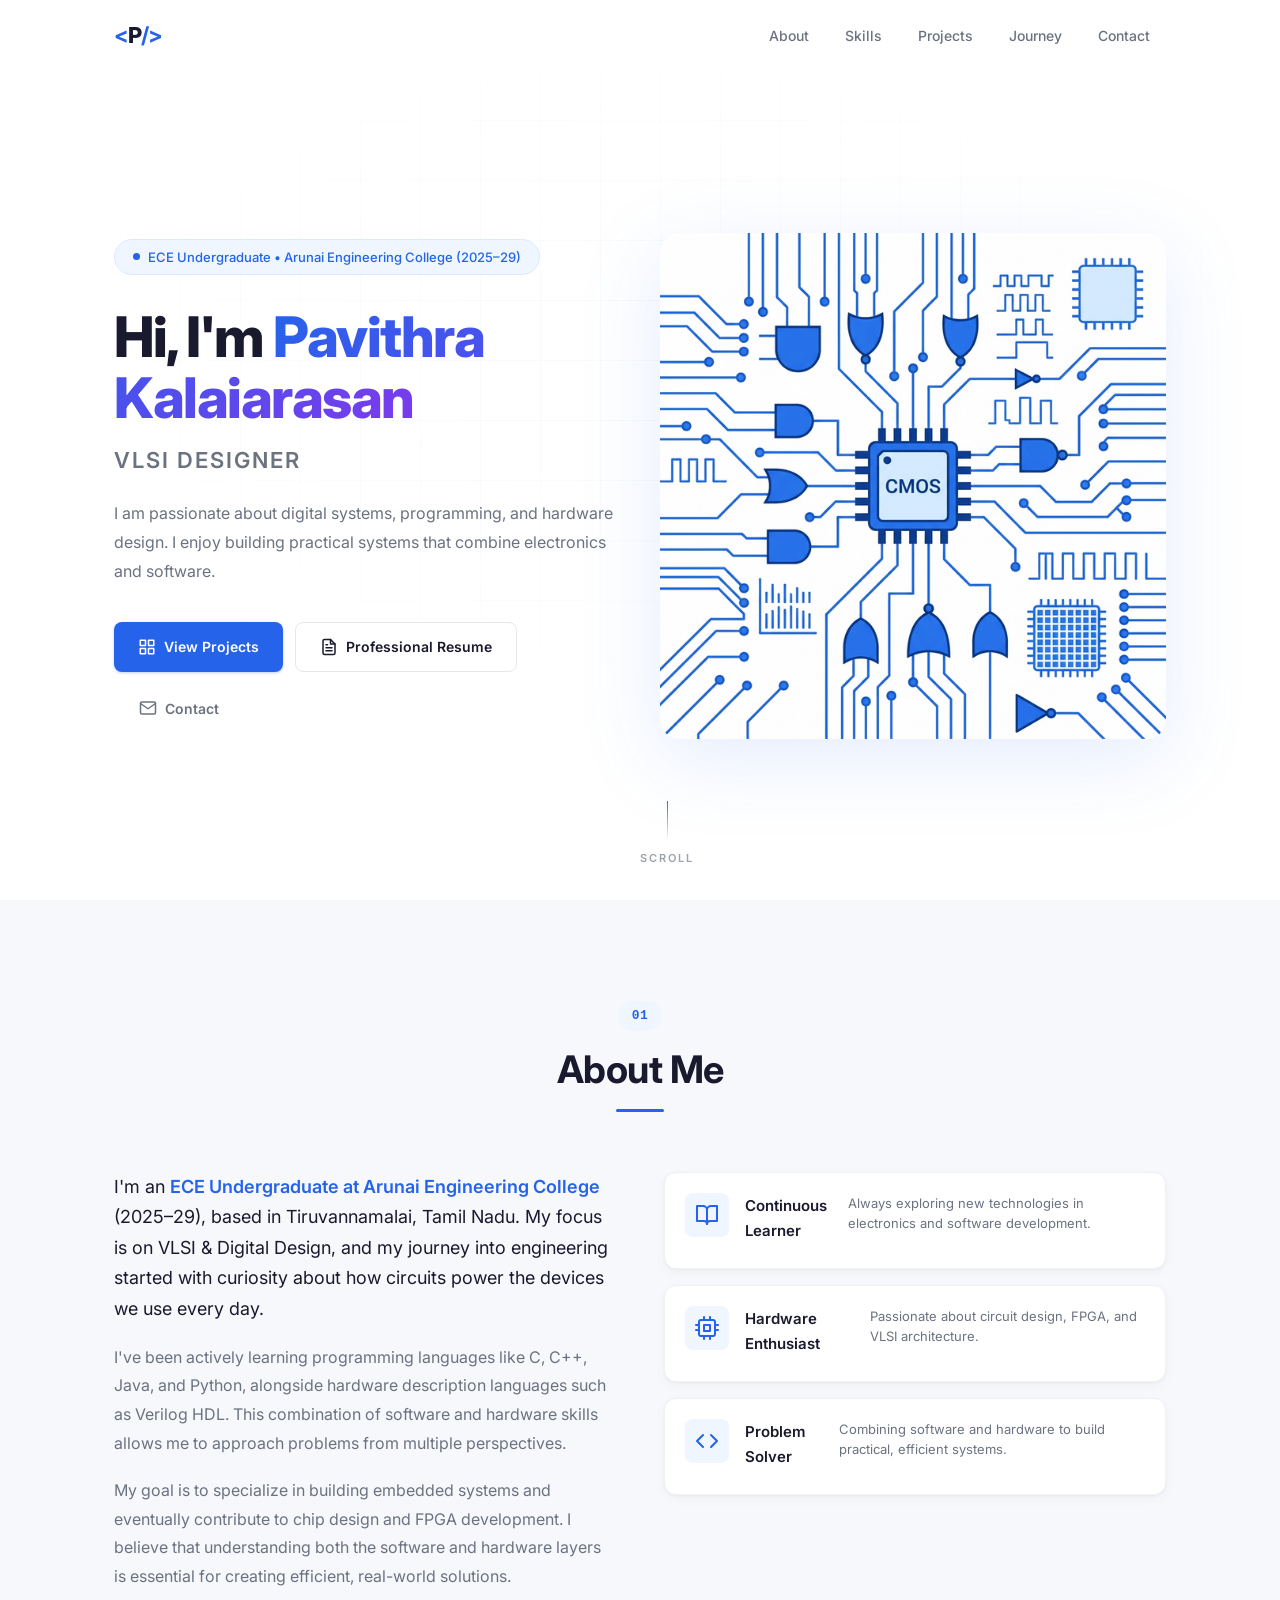
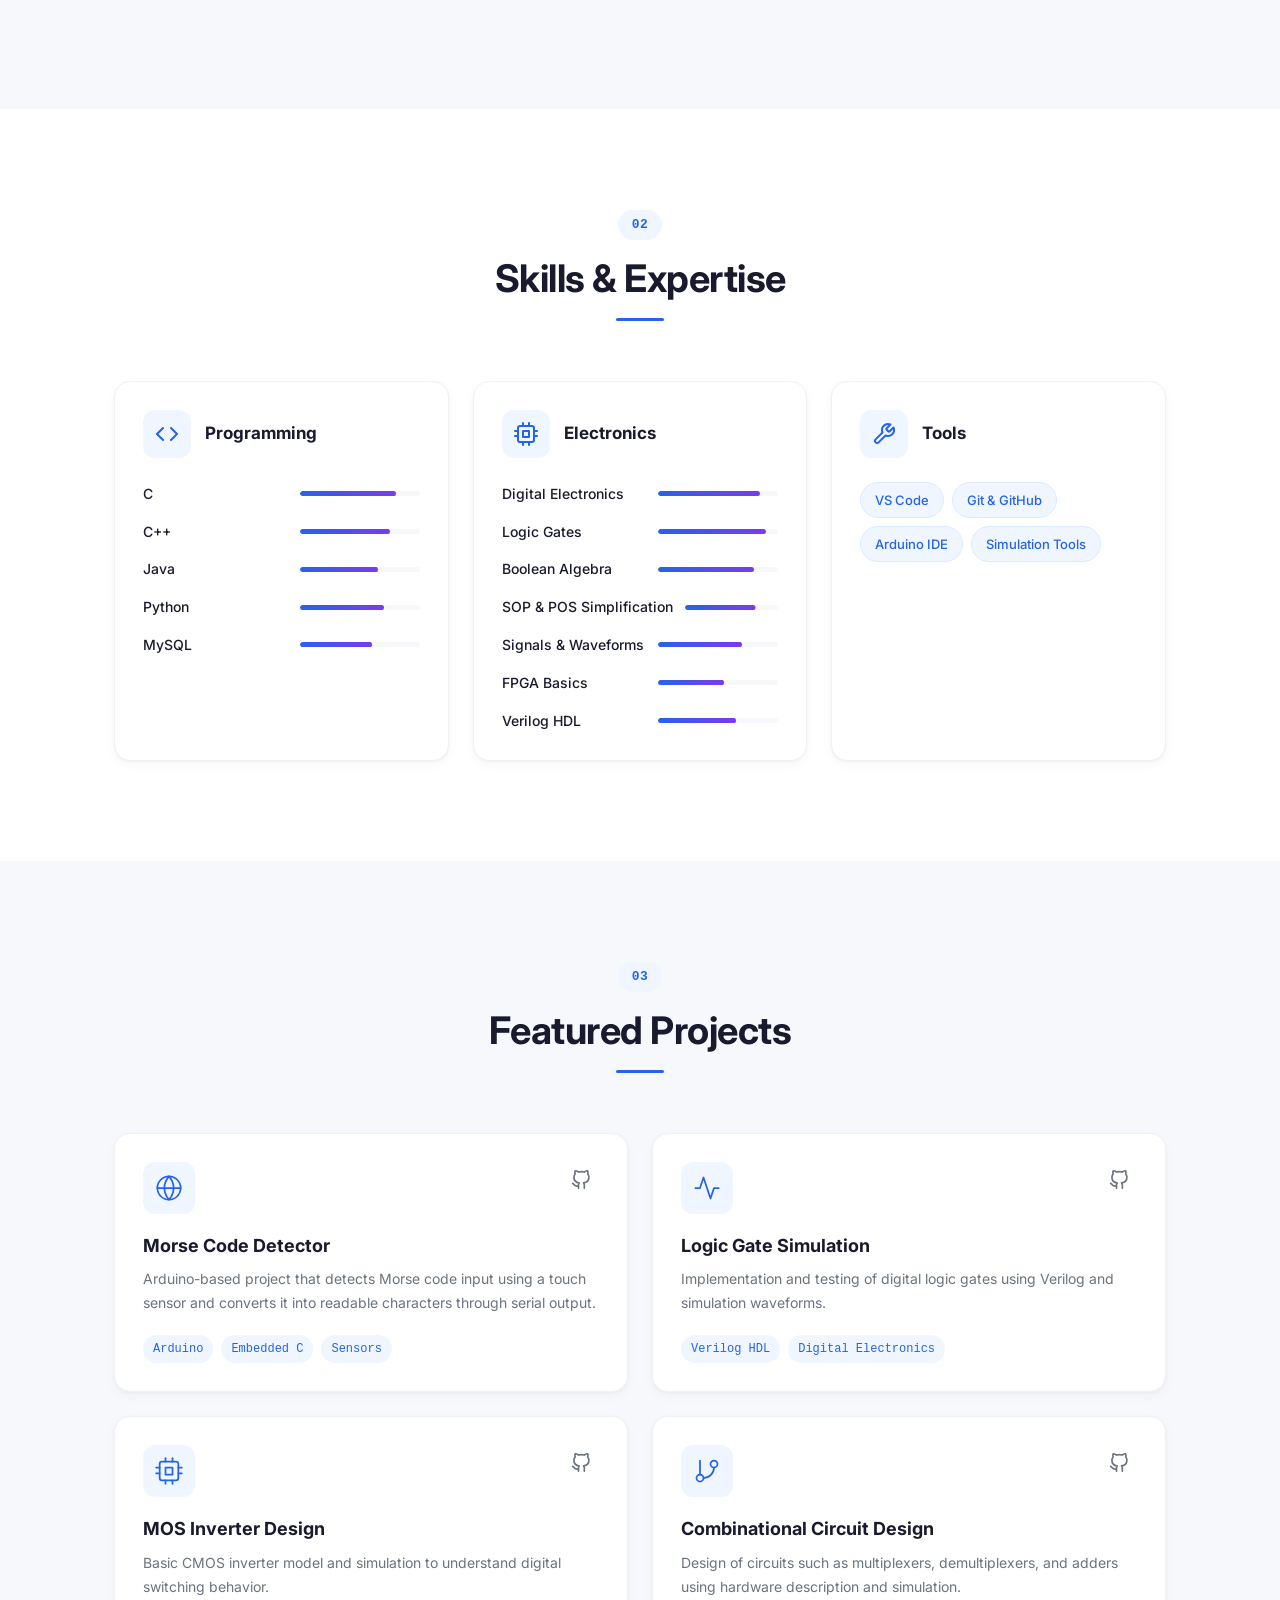
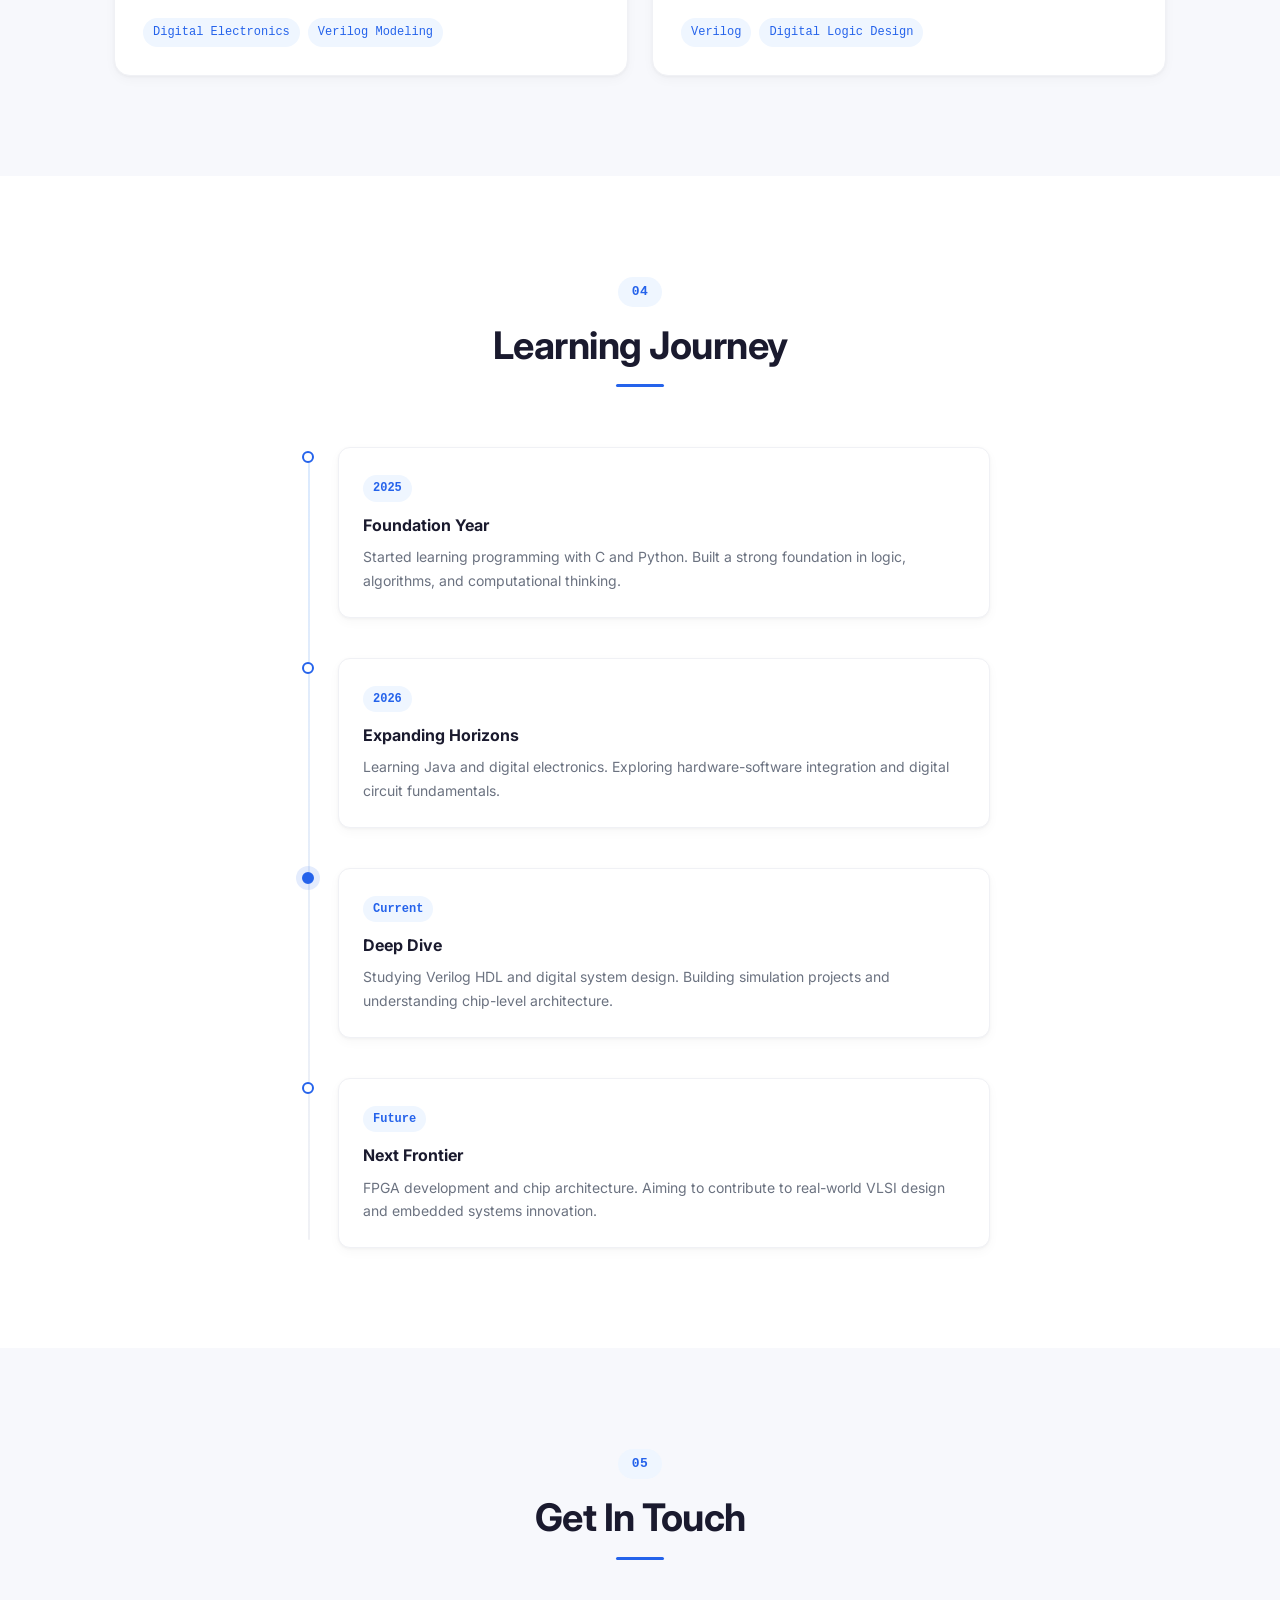
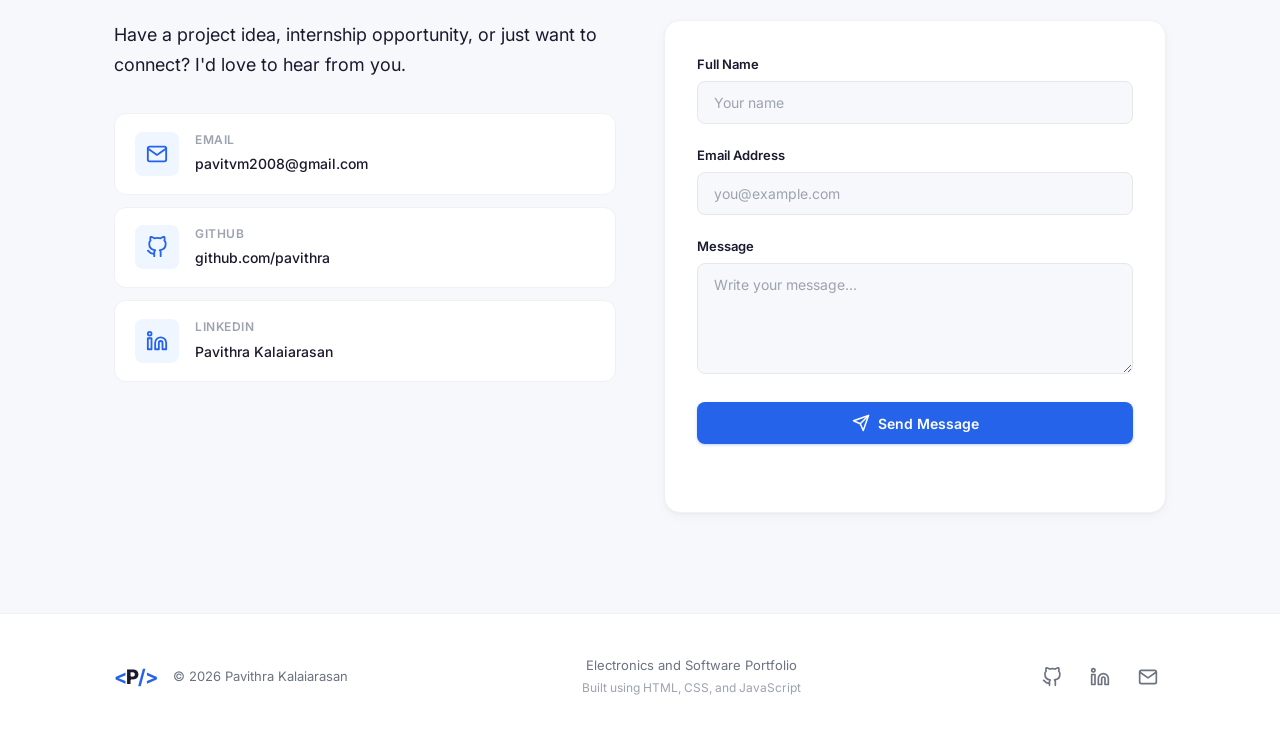
==== index.html @ 14a7ea17 "My portfolio first upload" ====
<!DOCTYPE html>
<html lang="en">
<head>
  <meta charset="UTF-8">
  <meta name="viewport" content="width=device-width, initial-scale=1.0">
  <meta name="description" content="Pavithra Kalaiarasan — ECE Undergraduate focused on VLSI & Digital Design. Portfolio showcasing projects in Verilog, FPGA, and embedded systems.">
  <meta name="keywords" content="VLSI, Electronics, Portfolio, Pavithra Kalaiarasan, Digital Design, Verilog, FPGA, ECE, Arunai Engineering College">
  <meta name="author" content="Pavithra Kalaiarasan">
  <title>Pavithra Kalaiarasan — VLSI Designer & ECE Undergraduate</title>
  <link rel="preconnect" href="https://fonts.googleapis.com">
  <link rel="preconnect" href="https://fonts.gstatic.com" crossorigin>
  <link href="https://fonts.googleapis.com/css2?family=Inter:wght@300;400;500;600;700;800&display=swap" rel="stylesheet">
  <link rel="stylesheet" href="style.css">
</head>
<body>

  <!-- ===================== HEADER & NAV ===================== -->
  <header id="site-header">
    <nav id="main-nav" aria-label="Primary navigation">
      <a href="#hero" class="nav-logo" aria-label="Home">
        <span class="logo-bracket">&lt;</span>P<span class="logo-bracket">/&gt;</span>
      </a>
      <button class="nav-toggle" id="nav-toggle" aria-label="Toggle navigation menu" aria-expanded="false">
        <span class="hamburger-line"></span>
        <span class="hamburger-line"></span>
        <span class="hamburger-line"></span>
      </button>
      <ul class="nav-links" id="nav-links" role="list">
        <li><a href="#about">About</a></li>
        <li><a href="#skills">Skills</a></li>
        <li><a href="#projects">Projects</a></li>
        <li><a href="#learning">Journey</a></li>
        <li><a href="#contact">Contact</a></li>
      </ul>
    </nav>
  </header>

  <!-- ===================== HERO ===================== -->
  <section id="hero">
    <div class="hero-backdrop">
      <div class="hero-grid-pattern"></div>
    </div>
    <div class="container hero-split">
      <div class="hero-content">
        <div class="hero-badge">
          <span class="badge-dot"></span>
          ECE Undergraduate &bull; Arunai Engineering College (2025–29)
        </div>
        <h1 class="hero-name">
          Hi, I'm <span class="accent-text">Pavithra Kalaiarasan</span>
        </h1>
        <p class="hero-title">VLSI Designer</p>
        <p class="hero-description">
          I am passionate about digital systems, programming, and hardware design.
          I enjoy building practical systems that combine electronics and software.
        </p>
        <div class="hero-buttons">
          <a href="#projects" class="btn btn-primary" id="btn-view-projects">
            <svg width="18" height="18" viewBox="0 0 24 24" fill="none" stroke="currentColor" stroke-width="2" stroke-linecap="round" stroke-linejoin="round"><rect x="3" y="3" width="7" height="7"/><rect x="14" y="3" width="7" height="7"/><rect x="3" y="14" width="7" height="7"/><rect x="14" y="14" width="7" height="7"/></svg>
            View Projects
          </a>
          <a href="resume.html" class="btn btn-secondary" id="btn-view-resume">
            <svg width="18" height="18" viewBox="0 0 24 24" fill="none" stroke="currentColor" stroke-width="2" stroke-linecap="round" stroke-linejoin="round"><path d="M14 2H6a2 2 0 0 0-2 2v16a2 2 0 0 0 2 2h12a2 2 0 0 0 2-2V8z"></path><polyline points="14 2 14 8 20 8"></polyline><line x1="16" y1="13" x2="8" y2="13"></line><line x1="16" y1="17" x2="8" y2="17"></line><polyline points="10 9 9 9 8 9"></polyline></svg>
            Professional Resume
          </a>
          <a href="#contact" class="btn btn-ghost" id="btn-contact">
            <svg width="18" height="18" viewBox="0 0 24 24" fill="none" stroke="currentColor" stroke-width="2" stroke-linecap="round" stroke-linejoin="round"><path d="M4 4h16c1.1 0 2 .9 2 2v12c0 1.1-.9 2-2 2H4c-1.1 0-2-.9-2-2V6c0-1.1.9-2 2-2z"/><polyline points="22,6 12,13 2,6"/></svg>
            Contact
          </a>
        </div>
      </div>
      <div class="hero-image">
        <img src="digital-electronics.png" alt="Digital electronics circuit board illustration with IC chip, logic gates, and FPGA patterns" loading="eager">
      </div>
    </div>
    <div class="hero-scroll-indicator" aria-hidden="true">
      <div class="scroll-line"></div>
      <span>Scroll</span>
    </div>
  </section>

  <!-- ===================== ABOUT ===================== -->
  <section id="about">
    <div class="container">
      <div class="section-header">
        <span class="section-label">01</span>
        <h2 class="section-title">About Me</h2>
        <div class="section-line"></div>
      </div>
      <div class="about-grid">
        <div class="about-text">
          <p class="about-lead">
            I'm an <strong>ECE Undergraduate at Arunai Engineering College</strong> (2025–29),
            based in Tiruvannamalai, Tamil Nadu. My focus is on VLSI &amp; Digital Design,
            and my journey into engineering started with curiosity about how circuits
            power the devices we use every day.
          </p>
          <p>
            I've been actively learning programming languages like C, C++, Java, and Python,
            alongside hardware description languages such as Verilog HDL.
            This combination of software and hardware skills allows me to approach problems
            from multiple perspectives.
          </p>
          <p>
            My goal is to specialize in building embedded systems and eventually contribute to
            chip design and FPGA development. I believe that understanding both the software
            and hardware layers is essential for creating efficient, real-world solutions.
          </p>
        </div>
        <div class="about-highlights">
          <div class="highlight-card">
            <div class="highlight-icon">
              <svg width="24" height="24" viewBox="0 0 24 24" fill="none" stroke="currentColor" stroke-width="2" stroke-linecap="round" stroke-linejoin="round"><path d="M2 3h6a4 4 0 014 4v14a3 3 0 00-3-3H2z"/><path d="M22 3h-6a4 4 0 00-4 4v14a3 3 0 013-3h7z"/></svg>
            </div>
            <h3>Continuous Learner</h3>
            <p>Always exploring new technologies in electronics and software development.</p>
          </div>
          <div class="highlight-card">
            <div class="highlight-icon">
              <svg width="24" height="24" viewBox="0 0 24 24" fill="none" stroke="currentColor" stroke-width="2" stroke-linecap="round" stroke-linejoin="round"><rect x="4" y="4" width="16" height="16" rx="2" ry="2"/><rect x="9" y="9" width="6" height="6"/><line x1="9" y1="1" x2="9" y2="4"/><line x1="15" y1="1" x2="15" y2="4"/><line x1="9" y1="20" x2="9" y2="23"/><line x1="15" y1="20" x2="15" y2="23"/><line x1="20" y1="9" x2="23" y2="9"/><line x1="20" y1="14" x2="23" y2="14"/><line x1="1" y1="9" x2="4" y2="9"/><line x1="1" y1="14" x2="4" y2="14"/></svg>
            </div>
            <h3>Hardware Enthusiast</h3>
            <p>Passionate about circuit design, FPGA, and VLSI architecture.</p>
          </div>
          <div class="highlight-card">
            <div class="highlight-icon">
              <svg width="24" height="24" viewBox="0 0 24 24" fill="none" stroke="currentColor" stroke-width="2" stroke-linecap="round" stroke-linejoin="round"><polyline points="16 18 22 12 16 6"/><polyline points="8 6 2 12 8 18"/></svg>
            </div>
            <h3>Problem Solver</h3>
            <p>Combining software and hardware to build practical, efficient systems.</p>
          </div>
        </div>
      </div>
    </div>
  </section>

  <!-- ===================== SKILLS ===================== -->
  <section id="skills">
    <div class="container">
      <div class="section-header">
        <span class="section-label">02</span>
        <h2 class="section-title">Skills & Expertise</h2>
        <div class="section-line"></div>
      </div>
      <div class="skills-grid">

        <!-- Programming -->
        <div class="skill-category-card" data-category="programming">
          <div class="skill-card-header">
            <div class="skill-icon-wrap">
              <svg width="24" height="24" viewBox="0 0 24 24" fill="none" stroke="currentColor" stroke-width="2" stroke-linecap="round" stroke-linejoin="round"><polyline points="16 18 22 12 16 6"/><polyline points="8 6 2 12 8 18"/></svg>
            </div>
            <h3>Programming</h3>
          </div>
          <ul class="skill-list">
            <li><span class="skill-name">C</span><span class="skill-level" data-level="80"></span></li>
            <li><span class="skill-name">C++</span><span class="skill-level" data-level="75"></span></li>
            <li><span class="skill-name">Java</span><span class="skill-level" data-level="65"></span></li>
            <li><span class="skill-name">Python</span><span class="skill-level" data-level="70"></span></li>
            <li><span class="skill-name">MySQL</span><span class="skill-level" data-level="60"></span></li>
          </ul>
        </div>

        <!-- Electronics -->
        <div class="skill-category-card" data-category="electronics">
          <div class="skill-card-header">
            <div class="skill-icon-wrap">
              <svg width="24" height="24" viewBox="0 0 24 24" fill="none" stroke="currentColor" stroke-width="2" stroke-linecap="round" stroke-linejoin="round"><rect x="4" y="4" width="16" height="16" rx="2" ry="2"/><rect x="9" y="9" width="6" height="6"/><line x1="9" y1="1" x2="9" y2="4"/><line x1="15" y1="1" x2="15" y2="4"/><line x1="9" y1="20" x2="9" y2="23"/><line x1="15" y1="20" x2="15" y2="23"/><line x1="20" y1="9" x2="23" y2="9"/><line x1="20" y1="14" x2="23" y2="14"/><line x1="1" y1="9" x2="4" y2="9"/><line x1="1" y1="14" x2="4" y2="14"/></svg>
            </div>
            <h3>Electronics</h3>
          </div>
          <ul class="skill-list">
            <li><span class="skill-name">Digital Electronics</span><span class="skill-level" data-level="85"></span></li>
            <li><span class="skill-name">Logic Gates</span><span class="skill-level" data-level="90"></span></li>
            <li><span class="skill-name">Boolean Algebra</span><span class="skill-level" data-level="80"></span></li>
            <li><span class="skill-name">SOP & POS Simplification</span><span class="skill-level" data-level="75"></span></li>
            <li><span class="skill-name">Signals & Waveforms</span><span class="skill-level" data-level="70"></span></li>
            <li><span class="skill-name">FPGA Basics</span><span class="skill-level" data-level="55"></span></li>
            <li><span class="skill-name">Verilog HDL</span><span class="skill-level" data-level="65"></span></li>
          </ul>
        </div>

        <!-- Tools -->
        <div class="skill-category-card" data-category="tools">
          <div class="skill-card-header">
            <div class="skill-icon-wrap">
              <svg width="24" height="24" viewBox="0 0 24 24" fill="none" stroke="currentColor" stroke-width="2" stroke-linecap="round" stroke-linejoin="round"><path d="M14.7 6.3a1 1 0 000 1.4l1.6 1.6a1 1 0 001.4 0l3.77-3.77a6 6 0 01-7.94 7.94l-6.91 6.91a2.12 2.12 0 01-3-3l6.91-6.91a6 6 0 017.94-7.94l-3.76 3.76z"/></svg>
            </div>
            <h3>Tools</h3>
          </div>
          <ul class="skill-list skill-list-tags">
            <li><span class="skill-tag">VS Code</span></li>
            <li><span class="skill-tag">Git & GitHub</span></li>
            <li><span class="skill-tag">Arduino IDE</span></li>
            <li><span class="skill-tag">Simulation Tools</span></li>
          </ul>
        </div>

      </div>
    </div>
  </section>

  <!-- ===================== PROJECTS ===================== -->
  <section id="projects">
    <div class="container">
      <div class="section-header">
        <span class="section-label">03</span>
        <h2 class="section-title">Featured Projects</h2>
        <div class="section-line"></div>
      </div>
      <div class="projects-grid">

        <!-- Project 1 -->
        <article class="project-card" id="project-morse-code">
          <div class="project-card-top">
            <div class="project-icon">
              <svg width="28" height="28" viewBox="0 0 24 24" fill="none" stroke="currentColor" stroke-width="1.5" stroke-linecap="round" stroke-linejoin="round"><circle cx="12" cy="12" r="10"/><line x1="2" y1="12" x2="22" y2="12"/><path d="M12 2a15.3 15.3 0 014 10 15.3 15.3 0 01-4 10 15.3 15.3 0 01-4-10 15.3 15.3 0 014-10z"/></svg>
            </div>
            <div class="project-links">
              <a href="#" class="project-link-icon" aria-label="View source code" title="Source Code">
                <svg width="20" height="20" viewBox="0 0 24 24" fill="none" stroke="currentColor" stroke-width="2" stroke-linecap="round" stroke-linejoin="round"><path d="M9 19c-5 1.5-5-2.5-7-3m14 6v-3.87a3.37 3.37 0 00-.94-2.61c3.14-.35 6.44-1.54 6.44-7A5.44 5.44 0 0020 4.77 5.07 5.07 0 0019.91 1S18.73.65 16 2.48a13.38 13.38 0 00-7 0C6.27.65 5.09 1 5.09 1A5.07 5.07 0 005 4.77a5.44 5.44 0 00-1.5 3.78c0 5.42 3.3 6.61 6.44 7A3.37 3.37 0 009 18.13V22"/></svg>
              </a>
            </div>
          </div>
          <h3 class="project-title">Morse Code Detector</h3>
          <p class="project-desc">Arduino-based project that detects Morse code input using a touch sensor and converts it into readable characters through serial output.</p>
          <div class="project-tech">
            <span>Arduino</span>
            <span>Embedded C</span>
            <span>Sensors</span>
          </div>
        </article>

        <!-- Project 2 -->
        <article class="project-card" id="project-logic-gate">
          <div class="project-card-top">
            <div class="project-icon">
              <svg width="28" height="28" viewBox="0 0 24 24" fill="none" stroke="currentColor" stroke-width="1.5" stroke-linecap="round" stroke-linejoin="round"><polyline points="22 12 18 12 15 21 9 3 6 12 2 12"/></svg>
            </div>
            <div class="project-links">
              <a href="#" class="project-link-icon" aria-label="View source code" title="Source Code">
                <svg width="20" height="20" viewBox="0 0 24 24" fill="none" stroke="currentColor" stroke-width="2" stroke-linecap="round" stroke-linejoin="round"><path d="M9 19c-5 1.5-5-2.5-7-3m14 6v-3.87a3.37 3.37 0 00-.94-2.61c3.14-.35 6.44-1.54 6.44-7A5.44 5.44 0 0020 4.77 5.07 5.07 0 0019.91 1S18.73.65 16 2.48a13.38 13.38 0 00-7 0C6.27.65 5.09 1 5.09 1A5.07 5.07 0 005 4.77a5.44 5.44 0 00-1.5 3.78c0 5.42 3.3 6.61 6.44 7A3.37 3.37 0 009 18.13V22"/></svg>
              </a>
            </div>
          </div>
          <h3 class="project-title">Logic Gate Simulation</h3>
          <p class="project-desc">Implementation and testing of digital logic gates using Verilog and simulation waveforms.</p>
          <div class="project-tech">
            <span>Verilog HDL</span>
            <span>Digital Electronics</span>
          </div>
        </article>

        <!-- Project 3 -->
        <article class="project-card" id="project-mos-inverter">
          <div class="project-card-top">
            <div class="project-icon">
              <svg width="28" height="28" viewBox="0 0 24 24" fill="none" stroke="currentColor" stroke-width="1.5" stroke-linecap="round" stroke-linejoin="round"><rect x="4" y="4" width="16" height="16" rx="2" ry="2"/><rect x="9" y="9" width="6" height="6"/><line x1="9" y1="1" x2="9" y2="4"/><line x1="15" y1="1" x2="15" y2="4"/><line x1="9" y1="20" x2="9" y2="23"/><line x1="15" y1="20" x2="15" y2="23"/><line x1="20" y1="9" x2="23" y2="9"/><line x1="20" y1="14" x2="23" y2="14"/><line x1="1" y1="9" x2="4" y2="9"/><line x1="1" y1="14" x2="4" y2="14"/></svg>
            </div>
            <div class="project-links">
              <a href="#" class="project-link-icon" aria-label="View source code" title="Source Code">
                <svg width="20" height="20" viewBox="0 0 24 24" fill="none" stroke="currentColor" stroke-width="2" stroke-linecap="round" stroke-linejoin="round"><path d="M9 19c-5 1.5-5-2.5-7-3m14 6v-3.87a3.37 3.37 0 00-.94-2.61c3.14-.35 6.44-1.54 6.44-7A5.44 5.44 0 0020 4.77 5.07 5.07 0 0019.91 1S18.73.65 16 2.48a13.38 13.38 0 00-7 0C6.27.65 5.09 1 5.09 1A5.07 5.07 0 005 4.77a5.44 5.44 0 00-1.5 3.78c0 5.42 3.3 6.61 6.44 7A3.37 3.37 0 009 18.13V22"/></svg>
              </a>
            </div>
          </div>
          <h3 class="project-title">MOS Inverter Design</h3>
          <p class="project-desc">Basic CMOS inverter model and simulation to understand digital switching behavior.</p>
          <div class="project-tech">
            <span>Digital Electronics</span>
            <span>Verilog Modeling</span>
          </div>
        </article>

        <!-- Project 4 -->
        <article class="project-card" id="project-combinational">
          <div class="project-card-top">
            <div class="project-icon">
              <svg width="28" height="28" viewBox="0 0 24 24" fill="none" stroke="currentColor" stroke-width="1.5" stroke-linecap="round" stroke-linejoin="round"><line x1="6" y1="3" x2="6" y2="15"/><circle cx="18" cy="6" r="3"/><circle cx="6" cy="18" r="3"/><path d="M18 9a9 9 0 01-9 9"/></svg>
            </div>
            <div class="project-links">
              <a href="#" class="project-link-icon" aria-label="View source code" title="Source Code">
                <svg width="20" height="20" viewBox="0 0 24 24" fill="none" stroke="currentColor" stroke-width="2" stroke-linecap="round" stroke-linejoin="round"><path d="M9 19c-5 1.5-5-2.5-7-3m14 6v-3.87a3.37 3.37 0 00-.94-2.61c3.14-.35 6.44-1.54 6.44-7A5.44 5.44 0 0020 4.77 5.07 5.07 0 0019.91 1S18.73.65 16 2.48a13.38 13.38 0 00-7 0C6.27.65 5.09 1 5.09 1A5.07 5.07 0 005 4.77a5.44 5.44 0 00-1.5 3.78c0 5.42 3.3 6.61 6.44 7A3.37 3.37 0 009 18.13V22"/></svg>
              </a>
            </div>
          </div>
          <h3 class="project-title">Combinational Circuit Design</h3>
          <p class="project-desc">Design of circuits such as multiplexers, demultiplexers, and adders using hardware description and simulation.</p>
          <div class="project-tech">
            <span>Verilog</span>
            <span>Digital Logic Design</span>
          </div>
        </article>

      </div>
    </div>
  </section>

  <!-- ===================== LEARNING JOURNEY ===================== -->
  <section id="learning">
    <div class="container">
      <div class="section-header">
        <span class="section-label">04</span>
        <h2 class="section-title">Learning Journey</h2>
        <div class="section-line"></div>
      </div>
      <div class="timeline">

        <div class="timeline-item" data-year="2025">
          <div class="timeline-marker">
            <div class="timeline-dot"></div>
          </div>
          <div class="timeline-content">
            <span class="timeline-year">2025</span>
            <h3>Foundation Year</h3>
            <p>Started learning programming with C and Python. Built a strong foundation in logic, algorithms, and computational thinking.</p>
          </div>
        </div>

        <div class="timeline-item" data-year="2026">
          <div class="timeline-marker">
            <div class="timeline-dot"></div>
          </div>
          <div class="timeline-content">
            <span class="timeline-year">2026</span>
            <h3>Expanding Horizons</h3>
            <p>Learning Java and digital electronics. Exploring hardware-software integration and digital circuit fundamentals.</p>
          </div>
        </div>

        <div class="timeline-item active" data-year="Current">
          <div class="timeline-marker">
            <div class="timeline-dot pulse"></div>
          </div>
          <div class="timeline-content">
            <span class="timeline-year">Current</span>
            <h3>Deep Dive</h3>
            <p>Studying Verilog HDL and digital system design. Building simulation projects and understanding chip-level architecture.</p>
          </div>
        </div>

        <div class="timeline-item" data-year="Future">
          <div class="timeline-marker">
            <div class="timeline-dot"></div>
          </div>
          <div class="timeline-content">
            <span class="timeline-year">Future</span>
            <h3>Next Frontier</h3>
            <p>FPGA development and chip architecture. Aiming to contribute to real-world VLSI design and embedded systems innovation.</p>
          </div>
        </div>

      </div>
    </div>
  </section>

  <!-- ===================== CONTACT ===================== -->
  <section id="contact">
    <div class="container">
      <div class="section-header">
        <span class="section-label">05</span>
        <h2 class="section-title">Get In Touch</h2>
        <div class="section-line"></div>
      </div>
      <div class="contact-grid">
        <div class="contact-info">
          <p class="contact-lead">Have a project idea, internship opportunity, or just want to connect? I'd love to hear from you.</p>
          <div class="contact-channels">
            <a href="mailto:pavitvm2008@gmail.com" class="contact-channel" id="contact-email">
              <div class="channel-icon">
                <svg width="22" height="22" viewBox="0 0 24 24" fill="none" stroke="currentColor" stroke-width="2" stroke-linecap="round" stroke-linejoin="round"><path d="M4 4h16c1.1 0 2 .9 2 2v12c0 1.1-.9 2-2 2H4c-1.1 0-2-.9-2-2V6c0-1.1.9-2 2-2z"/><polyline points="22,6 12,13 2,6"/></svg>
              </div>
              <div class="channel-details">
                <span class="channel-label">Email</span>
                <span class="channel-value">pavitvm2008@gmail.com</span>
              </div>
            </a>
            <a href="https://github.com/pavithra" target="_blank" rel="noopener noreferrer" class="contact-channel" id="contact-github">
              <div class="channel-icon">
                <svg width="22" height="22" viewBox="0 0 24 24" fill="none" stroke="currentColor" stroke-width="2" stroke-linecap="round" stroke-linejoin="round"><path d="M9 19c-5 1.5-5-2.5-7-3m14 6v-3.87a3.37 3.37 0 00-.94-2.61c3.14-.35 6.44-1.54 6.44-7A5.44 5.44 0 0020 4.77 5.07 5.07 0 0019.91 1S18.73.65 16 2.48a13.38 13.38 0 00-7 0C6.27.65 5.09 1 5.09 1A5.07 5.07 0 005 4.77a5.44 5.44 0 00-1.5 3.78c0 5.42 3.3 6.61 6.44 7A3.37 3.37 0 009 18.13V22"/></svg>
              </div>
              <div class="channel-details">
                <span class="channel-label">GitHub</span>
                <span class="channel-value">github.com/pavithra</span>
              </div>
            </a>
            <a href="https://www.linkedin.com/in/pavithra-kalaiarasan-06797a360" target="_blank" rel="noopener noreferrer" class="contact-channel" id="contact-linkedin">
              <div class="channel-icon">
                <svg width="22" height="22" viewBox="0 0 24 24" fill="none" stroke="currentColor" stroke-width="2" stroke-linecap="round" stroke-linejoin="round"><path d="M16 8a6 6 0 016 6v7h-4v-7a2 2 0 00-2-2 2 2 0 00-2 2v7h-4v-7a6 6 0 016-6z"/><rect x="2" y="9" width="4" height="12"/><circle cx="4" cy="4" r="2"/></svg>
              </div>
              <div class="channel-details">
                <span class="channel-label">LinkedIn</span>
                <span class="channel-value">Pavithra Kalaiarasan</span>
              </div>
            </a>
          </div>
        </div>
        <div class="contact-form-wrap">
          <form class="contact-form" id="contact-form" novalidate>
            <div class="form-group">
              <label for="form-name">Full Name</label>
              <input type="text" id="form-name" name="name" placeholder="Your name" required autocomplete="name">
            </div>
            <div class="form-group">
              <label for="form-email">Email Address</label>
              <input type="email" id="form-email" name="email" placeholder="you@example.com" required autocomplete="email">
            </div>
            <div class="form-group">
              <label for="form-message">Message</label>
              <textarea id="form-message" name="message" placeholder="Write your message..." rows="5" required></textarea>
            </div>
            <button type="submit" class="btn btn-primary btn-full" id="btn-send-message">
              <svg width="18" height="18" viewBox="0 0 24 24" fill="none" stroke="currentColor" stroke-width="2" stroke-linecap="round" stroke-linejoin="round"><line x1="22" y1="2" x2="11" y2="13"/><polygon points="22 2 15 22 11 13 2 9 22 2"/></svg>
              Send Message
            </button>
            <div class="form-status" id="form-status" aria-live="polite"></div>
          </form>
        </div>
      </div>
    </div>
  </section>

  <!-- ===================== FOOTER ===================== -->
  <footer id="site-footer">
    <div class="container footer-content">
      <div class="footer-left">
        <a href="#hero" class="footer-logo" aria-label="Home">
          <span class="logo-bracket">&lt;</span>P<span class="logo-bracket">/&gt;</span>
        </a>
        <p>&copy; 2026 Pavithra Kalaiarasan</p>
      </div>
      <div class="footer-center">
        <p>Electronics and Software Portfolio</p>
        <p class="footer-built">Built using HTML, CSS, and JavaScript</p>
      </div>
      <div class="footer-right">
        <a href="https://github.com/pavithra" target="_blank" rel="noopener noreferrer" aria-label="GitHub">
          <svg width="20" height="20" viewBox="0 0 24 24" fill="none" stroke="currentColor" stroke-width="2" stroke-linecap="round" stroke-linejoin="round"><path d="M9 19c-5 1.5-5-2.5-7-3m14 6v-3.87a3.37 3.37 0 00-.94-2.61c3.14-.35 6.44-1.54 6.44-7A5.44 5.44 0 0020 4.77 5.07 5.07 0 0019.91 1S18.73.65 16 2.48a13.38 13.38 0 00-7 0C6.27.65 5.09 1 5.09 1A5.07 5.07 0 005 4.77a5.44 5.44 0 00-1.5 3.78c0 5.42 3.3 6.61 6.44 7A3.37 3.37 0 009 18.13V22"/></svg>
        </a>
        <a href="https://www.linkedin.com/in/pavithra-kalaiarasan-06797a360" target="_blank" rel="noopener noreferrer" aria-label="LinkedIn">
          <svg width="20" height="20" viewBox="0 0 24 24" fill="none" stroke="currentColor" stroke-width="2" stroke-linecap="round" stroke-linejoin="round"><path d="M16 8a6 6 0 016 6v7h-4v-7a2 2 0 00-2-2 2 2 0 00-2 2v7h-4v-7a6 6 0 016-6z"/><rect x="2" y="9" width="4" height="12"/><circle cx="4" cy="4" r="2"/></svg>
        </a>
        <a href="mailto:pavitvm2008@gmail.com" aria-label="Email">
          <svg width="20" height="20" viewBox="0 0 24 24" fill="none" stroke="currentColor" stroke-width="2" stroke-linecap="round" stroke-linejoin="round"><path d="M4 4h16c1.1 0 2 .9 2 2v12c0 1.1-.9 2-2 2H4c-1.1 0-2-.9-2-2V6c0-1.1.9-2 2-2z"/><polyline points="22,6 12,13 2,6"/></svg>
        </a>
      </div>
    </div>
  </footer>

  <script src="script.js"></script>
</body>
</html>
---- style.css ----
/* ============================================================
   PAVITHRA KALAIARASAN — PORTFOLIO STYLESHEET
   Premium Light Theme · Blue Accent · Inter Font
   ============================================================ */

/* ── CSS Custom Properties ── */
:root {
  /* Colors */
  --color-bg:         #ffffff;
  --color-bg-alt:     #f7f8fc;
  --color-bg-card:    #ffffff;
  --color-text:       #1a1a2e;
  --color-text-muted: #6b7280;
  --color-text-light: #9ca3af;
  --color-border:     #e5e7eb;
  --color-border-light: #f0f1f5;

  /* Blue accent palette */
  --color-accent:       #2563eb;
  --color-accent-hover: #1d4ed8;
  --color-accent-light: #dbeafe;
  --color-accent-subtle:#eff6ff;
  --color-accent-glow:  rgba(37, 99, 235, 0.12);

  /* Shadows */
  --shadow-xs:  0 1px 2px rgba(0,0,0,0.04);
  --shadow-sm:  0 1px 3px rgba(0,0,0,0.06), 0 1px 2px rgba(0,0,0,0.04);
  --shadow-md:  0 4px 6px -1px rgba(0,0,0,0.06), 0 2px 4px -2px rgba(0,0,0,0.04);
  --shadow-lg:  0 10px 15px -3px rgba(0,0,0,0.06), 0 4px 6px -4px rgba(0,0,0,0.04);
  --shadow-xl:  0 20px 25px -5px rgba(0,0,0,0.06), 0 8px 10px -6px rgba(0,0,0,0.04);
  --shadow-card: 0 1px 3px rgba(0,0,0,0.04), 0 4px 12px rgba(0,0,0,0.03);
  --shadow-card-hover: 0 8px 30px rgba(0,0,0,0.08);

  /* Typography */
  --font-family: 'Inter', -apple-system, BlinkMacSystemFont, 'Segoe UI', sans-serif;
  --font-mono: 'SF Mono', 'Fira Code', 'Cascadia Code', monospace;

  /* Spacing */
  --section-padding: 100px 0;
  --container-max: 1100px;
  --container-padding: 0 24px;

  /* Borders */
  --radius-sm: 8px;
  --radius-md: 12px;
  --radius-lg: 16px;
  --radius-xl: 20px;
  --radius-full: 9999px;

  /* Transitions */
  --transition-fast: 150ms cubic-bezier(0.4, 0, 0.2, 1);
  --transition-base: 250ms cubic-bezier(0.4, 0, 0.2, 1);
  --transition-slow: 400ms cubic-bezier(0.4, 0, 0.2, 1);

  /* Header */
  --header-height: 72px;
}

/* ── Reset & Base ── */
*,
*::before,
*::after {
  margin: 0;
  padding: 0;
  box-sizing: border-box;
}

html {
  scroll-behavior: smooth;
  scroll-padding-top: var(--header-height);
  -webkit-font-smoothing: antialiased;
  -moz-osx-font-smoothing: grayscale;
}

body {
  font-family: var(--font-family);
  font-size: 16px;
  line-height: 1.7;
  color: var(--color-text);
  background-color: var(--color-bg);
  overflow-x: hidden;
}

img { max-width: 100%; display: block; }
a { color: inherit; text-decoration: none; }
ul { list-style: none; }

::selection {
  background: var(--color-accent);
  color: #fff;
}

.container {
  max-width: var(--container-max);
  margin: 0 auto;
  padding: var(--container-padding);
}

/* ── Section Headers ── */
.section-header {
  text-align: center;
  margin-bottom: 60px;
}

.section-label {
  display: inline-block;
  font-family: var(--font-mono);
  font-size: 13px;
  font-weight: 600;
  color: var(--color-accent);
  background: var(--color-accent-subtle);
  padding: 4px 14px;
  border-radius: var(--radius-full);
  margin-bottom: 16px;
  letter-spacing: 0.5px;
}

.section-title {
  font-size: clamp(28px, 4vw, 38px);
  font-weight: 700;
  color: var(--color-text);
  letter-spacing: -0.5px;
  line-height: 1.2;
}

.section-line {
  width: 48px;
  height: 3px;
  background: var(--color-accent);
  border-radius: 2px;
  margin: 16px auto 0;
}

/* ── Buttons ── */
.btn {
  display: inline-flex;
  align-items: center;
  gap: 8px;
  padding: 12px 24px;
  font-family: var(--font-family);
  font-size: 14px;
  font-weight: 600;
  border-radius: var(--radius-sm);
  border: none;
  cursor: pointer;
  transition: all var(--transition-base);
  text-decoration: none;
  white-space: nowrap;
}

.btn svg {
  flex-shrink: 0;
}

.btn-primary {
  background: var(--color-accent);
  color: #fff;
  box-shadow: 0 1px 3px rgba(37, 99, 235, 0.3);
}
.btn-primary:hover {
  background: var(--color-accent-hover);
  box-shadow: 0 4px 14px rgba(37, 99, 235, 0.35);
  transform: translateY(-1px);
}

.btn-secondary {
  background: var(--color-bg);
  color: var(--color-text);
  border: 1.5px solid var(--color-border);
}
.btn-secondary:hover {
  border-color: var(--color-accent);
  color: var(--color-accent);
  background: var(--color-accent-subtle);
  transform: translateY(-1px);
}

.btn-ghost {
  background: transparent;
  color: var(--color-text-muted);
  border: 1.5px solid transparent;
}
.btn-ghost:hover {
  color: var(--color-accent);
  background: var(--color-accent-subtle);
}

.btn-full {
  width: 100%;
  justify-content: center;
}

/* ============================================================
   HEADER & NAVIGATION
   ============================================================ */
#site-header {
  position: fixed;
  top: 0;
  left: 0;
  right: 0;
  z-index: 1000;
  height: var(--header-height);
  background: rgba(255, 255, 255, 0.85);
  backdrop-filter: blur(16px);
  -webkit-backdrop-filter: blur(16px);
  border-bottom: 1px solid transparent;
  transition: border-color var(--transition-base), box-shadow var(--transition-base);
}

#site-header.scrolled {
  border-bottom-color: var(--color-border-light);
  box-shadow: var(--shadow-xs);
}

#main-nav {
  display: flex;
  align-items: center;
  justify-content: space-between;
  max-width: var(--container-max);
  margin: 0 auto;
  padding: 0 24px;
  height: 100%;
}

.nav-logo {
  font-size: 22px;
  font-weight: 800;
  color: var(--color-text);
  letter-spacing: -1px;
  transition: color var(--transition-fast);
}

.logo-bracket {
  color: var(--color-accent);
  font-weight: 700;
}

.nav-logo:hover {
  color: var(--color-accent);
}

.nav-links {
  display: flex;
  align-items: center;
  gap: 4px;
}

.nav-links a {
  display: block;
  padding: 8px 16px;
  font-size: 14px;
  font-weight: 500;
  color: var(--color-text-muted);
  border-radius: var(--radius-sm);
  transition: all var(--transition-fast);
  position: relative;
}

.nav-links a::after {
  content: '';
  position: absolute;
  bottom: 4px;
  left: 50%;
  width: 0;
  height: 2px;
  background: var(--color-accent);
  border-radius: 1px;
  transform: translateX(-50%);
  transition: width var(--transition-base);
}

.nav-links a:hover,
.nav-links a.active {
  color: var(--color-accent);
}

.nav-links a:hover::after,
.nav-links a.active::after {
  width: 20px;
}

/* Mobile Toggle */
.nav-toggle {
  display: none;
  flex-direction: column;
  justify-content: center;
  gap: 5px;
  width: 36px;
  height: 36px;
  background: none;
  border: none;
  cursor: pointer;
  padding: 6px;
  border-radius: var(--radius-sm);
  transition: background var(--transition-fast);
}

.nav-toggle:hover {
  background: var(--color-bg-alt);
}

.hamburger-line {
  display: block;
  width: 100%;
  height: 2px;
  background: var(--color-text);
  border-radius: 1px;
  transition: all var(--transition-base);
  transform-origin: center;
}

.nav-toggle.open .hamburger-line:nth-child(1) {
  transform: translateY(7px) rotate(45deg);
}
.nav-toggle.open .hamburger-line:nth-child(2) {
  opacity: 0;
}
.nav-toggle.open .hamburger-line:nth-child(3) {
  transform: translateY(-7px) rotate(-45deg);
}

/* ============================================================
   HERO SECTION
   ============================================================ */
#hero {
  position: relative;
  min-height: 100vh;
  display: flex;
  align-items: center;
  padding-top: var(--header-height);
  background: var(--color-bg);
  overflow: hidden;
}

.hero-backdrop {
  position: absolute;
  inset: 0;
  pointer-events: none;
  overflow: hidden;
}

.hero-grid-pattern {
  position: absolute;
  inset: 0;
  background-image:
    linear-gradient(rgba(37, 99, 235, 0.03) 1px, transparent 1px),
    linear-gradient(90deg, rgba(37, 99, 235, 0.03) 1px, transparent 1px);
  background-size: 60px 60px;
  mask-image: radial-gradient(ellipse 70% 60% at 50% 40%, black 20%, transparent 70%);
  -webkit-mask-image: radial-gradient(ellipse 70% 60% at 50% 40%, black 20%, transparent 70%);
}

/* Split layout: text left, image right */
.hero-split {
  position: relative;
  z-index: 2;
  display: grid;
  grid-template-columns: 1fr 1fr;
  align-items: center;
  gap: 40px;
  padding: 80px 24px;
}

.hero-content {
  text-align: left;
}

.hero-image {
  display: flex;
  align-items: center;
  justify-content: center;
  opacity: 0;
  animation: fadeInRight 0.8s ease forwards 0.5s;
}

.hero-image img {
  max-width: 100%;
  height: auto;
  border-radius: var(--radius-xl);
  filter: drop-shadow(0 20px 40px rgba(37, 99, 235, 0.12));
  transition: transform var(--transition-slow);
}

.hero-image img:hover {
  transform: scale(1.02);
}

@keyframes fadeInRight {
  from {
    opacity: 0;
    transform: translateX(30px);
  }
  to {
    opacity: 1;
    transform: translateX(0);
  }
}

.hero-badge {
  display: inline-flex;
  align-items: center;
  gap: 8px;
  padding: 6px 18px;
  font-size: 13px;
  font-weight: 500;
  color: var(--color-accent);
  background: var(--color-accent-subtle);
  border: 1px solid var(--color-accent-light);
  border-radius: var(--radius-full);
  margin-bottom: 32px;
  opacity: 0;
  animation: fadeInUp 0.7s ease forwards 0.1s;
}

.badge-dot {
  width: 7px;
  height: 7px;
  background: var(--color-accent);
  border-radius: 50%;
  animation: pulse-dot 2s ease-in-out infinite;
}

@keyframes pulse-dot {
  0%, 100% { opacity: 1; transform: scale(1); }
  50% { opacity: 0.5; transform: scale(1.3); }
}

.hero-name {
  font-size: clamp(36px, 5vw, 56px);
  font-weight: 800;
  line-height: 1.1;
  letter-spacing: -1.5px;
  color: var(--color-text);
  margin-bottom: 12px;
  opacity: 0;
  animation: fadeInUp 0.7s ease forwards 0.25s;
}

.accent-text {
  background: linear-gradient(135deg, var(--color-accent), #7c3aed);
  -webkit-background-clip: text;
  -webkit-text-fill-color: transparent;
  background-clip: text;
}

.hero-title {
  font-size: clamp(16px, 2vw, 22px);
  font-weight: 600;
  color: var(--color-text-muted);
  margin-bottom: 20px;
  letter-spacing: 2px;
  text-transform: uppercase;
  opacity: 0;
  animation: fadeInUp 0.7s ease forwards 0.4s;
}

.hero-description {
  max-width: 520px;
  margin: 0 0 36px;
  font-size: 16px;
  line-height: 1.8;
  color: var(--color-text-muted);
  opacity: 0;
  animation: fadeInUp 0.7s ease forwards 0.55s;
}

.hero-buttons {
  display: flex;
  flex-wrap: wrap;
  gap: 12px;
  opacity: 0;
  animation: fadeInUp 0.7s ease forwards 0.7s;
}

.hero-scroll-indicator {
  position: absolute;
  bottom: 32px;
  left: 50%;
  transform: translateX(-50%);
  display: flex;
  flex-direction: column;
  align-items: center;
  gap: 8px;
  opacity: 0;
  animation: fadeInUp 0.7s ease forwards 1s;
  z-index: 2;
}

.scroll-line {
  width: 1px;
  height: 40px;
  background: linear-gradient(to bottom, var(--color-accent), transparent);
  animation: scroll-pulse 2s ease-in-out infinite;
}

@keyframes scroll-pulse {
  0%, 100% { opacity: 0.4; transform: scaleY(1); }
  50% { opacity: 1; transform: scaleY(1.2); }
}

.hero-scroll-indicator span {
  font-size: 11px;
  font-weight: 600;
  letter-spacing: 2px;
  text-transform: uppercase;
  color: var(--color-text-light);
}

@keyframes fadeInUp {
  from {
    opacity: 0;
    transform: translateY(24px);
  }
  to {
    opacity: 1;
    transform: translateY(0);
  }
}

/* ============================================================
   ABOUT SECTION
   ============================================================ */
#about {
  padding: var(--section-padding);
  background: var(--color-bg-alt);
}

.about-grid {
  display: grid;
  grid-template-columns: 1fr 1fr;
  gap: 48px;
  align-items: start;
}

.about-text p {
  margin-bottom: 18px;
  color: var(--color-text-muted);
  font-size: 16px;
  line-height: 1.8;
}

.about-lead {
  font-size: 18px !important;
  color: var(--color-text) !important;
  line-height: 1.7 !important;
}

.about-lead strong {
  color: var(--color-accent);
  font-weight: 600;
}

.about-highlights {
  display: flex;
  flex-direction: column;
  gap: 16px;
}

.highlight-card {
  display: flex;
  align-items: flex-start;
  gap: 16px;
  padding: 20px;
  background: var(--color-bg-card);
  border: 1px solid var(--color-border-light);
  border-radius: var(--radius-md);
  box-shadow: var(--shadow-card);
  transition: all var(--transition-base);
}

.highlight-card:hover {
  border-color: var(--color-accent-light);
  box-shadow: var(--shadow-card-hover);
  transform: translateY(-2px);
}

.highlight-icon {
  display: flex;
  align-items: center;
  justify-content: center;
  width: 44px;
  height: 44px;
  min-width: 44px;
  background: var(--color-accent-subtle);
  border-radius: var(--radius-sm);
  color: var(--color-accent);
}

.highlight-card h3 {
  font-size: 15px;
  font-weight: 600;
  color: var(--color-text);
  margin-bottom: 4px;
}

.highlight-card p {
  font-size: 13px;
  color: var(--color-text-muted);
  line-height: 1.6;
}

/* ============================================================
   SKILLS SECTION
   ============================================================ */
#skills {
  padding: var(--section-padding);
  background: var(--color-bg);
}

.skills-grid {
  display: grid;
  grid-template-columns: repeat(3, 1fr);
  gap: 24px;
}

.skill-category-card {
  padding: 28px;
  background: var(--color-bg-card);
  border: 1px solid var(--color-border-light);
  border-radius: var(--radius-lg);
  box-shadow: var(--shadow-card);
  transition: all var(--transition-base);
}

.skill-category-card:hover {
  border-color: var(--color-accent-light);
  box-shadow: var(--shadow-card-hover);
  transform: translateY(-3px);
}

.skill-card-header {
  display: flex;
  align-items: center;
  gap: 14px;
  margin-bottom: 24px;
}

.skill-icon-wrap {
  display: flex;
  align-items: center;
  justify-content: center;
  width: 48px;
  height: 48px;
  background: var(--color-accent-subtle);
  border-radius: var(--radius-md);
  color: var(--color-accent);
}

.skill-card-header h3 {
  font-size: 17px;
  font-weight: 700;
  color: var(--color-text);
}

.skill-list {
  display: flex;
  flex-direction: column;
  gap: 14px;
}

.skill-list li {
  display: flex;
  align-items: center;
  justify-content: space-between;
  gap: 12px;
}

.skill-name {
  font-size: 14px;
  font-weight: 500;
  color: var(--color-text);
  white-space: nowrap;
}

.skill-level {
  flex: 1;
  max-width: 120px;
  height: 5px;
  background: var(--color-bg-alt);
  border-radius: 3px;
  overflow: hidden;
  position: relative;
}

.skill-level::after {
  content: '';
  position: absolute;
  inset: 0;
  background: linear-gradient(90deg, var(--color-accent), #7c3aed);
  border-radius: 3px;
  transform: scaleX(0);
  transform-origin: left;
  transition: transform 1s cubic-bezier(0.4, 0, 0.2, 1);
}

.skill-level.animate::after {
  transform: scaleX(var(--level));
}

/* Tags style for tools */
.skill-list-tags {
  flex-direction: row;
  flex-wrap: wrap;
  gap: 8px;
}

.skill-tag {
  display: inline-block;
  padding: 6px 14px;
  font-size: 13px;
  font-weight: 500;
  color: var(--color-accent);
  background: var(--color-accent-subtle);
  border: 1px solid var(--color-accent-light);
  border-radius: var(--radius-full);
  transition: all var(--transition-fast);
}

.skill-tag:hover {
  background: var(--color-accent);
  color: #fff;
  border-color: var(--color-accent);
}

/* ============================================================
   PROJECTS SECTION
   ============================================================ */
#projects {
  padding: var(--section-padding);
  background: var(--color-bg-alt);
}

.projects-grid {
  display: grid;
  grid-template-columns: repeat(2, 1fr);
  gap: 24px;
}

.project-card {
  padding: 28px;
  background: var(--color-bg-card);
  border: 1px solid var(--color-border-light);
  border-radius: var(--radius-lg);
  box-shadow: var(--shadow-card);
  transition: all var(--transition-base);
  display: flex;
  flex-direction: column;
}

.project-card:hover {
  border-color: var(--color-accent-light);
  box-shadow: var(--shadow-card-hover);
  transform: translateY(-4px);
}

.project-card-top {
  display: flex;
  justify-content: space-between;
  align-items: flex-start;
  margin-bottom: 20px;
}

.project-icon {
  display: flex;
  align-items: center;
  justify-content: center;
  width: 52px;
  height: 52px;
  background: var(--color-accent-subtle);
  border-radius: var(--radius-md);
  color: var(--color-accent);
}

.project-links {
  display: flex;
  gap: 8px;
}

.project-link-icon {
  display: flex;
  align-items: center;
  justify-content: center;
  width: 36px;
  height: 36px;
  border-radius: var(--radius-sm);
  color: var(--color-text-muted);
  transition: all var(--transition-fast);
}

.project-link-icon:hover {
  color: var(--color-accent);
  background: var(--color-accent-subtle);
}

.project-title {
  font-size: 18px;
  font-weight: 700;
  color: var(--color-text);
  margin-bottom: 10px;
  line-height: 1.3;
}

.project-desc {
  font-size: 14px;
  color: var(--color-text-muted);
  line-height: 1.7;
  margin-bottom: 20px;
  flex-grow: 1;
}

.project-tech {
  display: flex;
  flex-wrap: wrap;
  gap: 8px;
  margin-top: auto;
}

.project-tech span {
  font-family: var(--font-mono);
  font-size: 12px;
  font-weight: 500;
  color: var(--color-accent);
  background: var(--color-accent-subtle);
  padding: 4px 10px;
  border-radius: var(--radius-full);
}

/* ============================================================
   LEARNING JOURNEY TIMELINE
   ============================================================ */
#learning {
  padding: var(--section-padding);
  background: var(--color-bg);
}

.timeline {
  position: relative;
  max-width: 700px;
  margin: 0 auto;
  padding-left: 48px;
}

.timeline::before {
  content: '';
  position: absolute;
  left: 18px;
  top: 8px;
  bottom: 8px;
  width: 2px;
  background: linear-gradient(to bottom, var(--color-accent-light), var(--color-border-light));
  border-radius: 1px;
}

.timeline-item {
  position: relative;
  margin-bottom: 40px;
}

.timeline-item:last-child {
  margin-bottom: 0;
}

.timeline-marker {
  position: absolute;
  left: -48px;
  top: 4px;
  width: 36px;
  display: flex;
  align-items: center;
  justify-content: center;
}

.timeline-dot {
  width: 12px;
  height: 12px;
  background: var(--color-bg);
  border: 2.5px solid var(--color-accent);
  border-radius: 50%;
  transition: all var(--transition-base);
  position: relative;
  z-index: 1;
}

.timeline-item:hover .timeline-dot {
  background: var(--color-accent);
  box-shadow: 0 0 0 6px var(--color-accent-glow);
}

.timeline-dot.pulse {
  background: var(--color-accent);
  box-shadow: 0 0 0 6px var(--color-accent-glow);
  animation: timeline-pulse 2s ease-in-out infinite;
}

@keyframes timeline-pulse {
  0%, 100% { box-shadow: 0 0 0 4px var(--color-accent-glow); }
  50% { box-shadow: 0 0 0 10px rgba(37, 99, 235, 0.06); }
}

.timeline-content {
  padding: 24px;
  background: var(--color-bg-card);
  border: 1px solid var(--color-border-light);
  border-radius: var(--radius-md);
  box-shadow: var(--shadow-card);
  transition: all var(--transition-base);
}

.timeline-item:hover .timeline-content {
  border-color: var(--color-accent-light);
  box-shadow: var(--shadow-card-hover);
}

.timeline-year {
  display: inline-block;
  font-family: var(--font-mono);
  font-size: 12px;
  font-weight: 600;
  color: var(--color-accent);
  background: var(--color-accent-subtle);
  padding: 3px 10px;
  border-radius: var(--radius-full);
  margin-bottom: 10px;
}

.timeline-content h3 {
  font-size: 16px;
  font-weight: 700;
  color: var(--color-text);
  margin-bottom: 6px;
}

.timeline-content p {
  font-size: 14px;
  color: var(--color-text-muted);
  line-height: 1.7;
}

/* ============================================================
   CONTACT SECTION
   ============================================================ */
#contact {
  padding: var(--section-padding);
  background: var(--color-bg-alt);
}

.contact-grid {
  display: grid;
  grid-template-columns: 1fr 1fr;
  gap: 48px;
  align-items: start;
}

.contact-lead {
  font-size: 18px;
  color: var(--color-text);
  line-height: 1.7;
  margin-bottom: 32px;
}

.contact-channels {
  display: flex;
  flex-direction: column;
  gap: 12px;
}

.contact-channel {
  display: flex;
  align-items: center;
  gap: 16px;
  padding: 16px 20px;
  background: var(--color-bg-card);
  border: 1px solid var(--color-border-light);
  border-radius: var(--radius-md);
  transition: all var(--transition-base);
}

.contact-channel:hover {
  border-color: var(--color-accent-light);
  box-shadow: var(--shadow-md);
  transform: translateX(4px);
}

.channel-icon {
  display: flex;
  align-items: center;
  justify-content: center;
  width: 44px;
  height: 44px;
  min-width: 44px;
  background: var(--color-accent-subtle);
  border-radius: var(--radius-sm);
  color: var(--color-accent);
}

.channel-label {
  display: block;
  font-size: 12px;
  font-weight: 600;
  color: var(--color-text-light);
  text-transform: uppercase;
  letter-spacing: 0.5px;
}

.channel-value {
  font-size: 14px;
  font-weight: 500;
  color: var(--color-text);
}

/* Contact Form */
.contact-form-wrap {
  padding: 32px;
  background: var(--color-bg-card);
  border: 1px solid var(--color-border-light);
  border-radius: var(--radius-lg);
  box-shadow: var(--shadow-card);
}

.form-group {
  margin-bottom: 20px;
}

.form-group label {
  display: block;
  font-size: 13px;
  font-weight: 600;
  color: var(--color-text);
  margin-bottom: 6px;
}

.form-group input,
.form-group textarea {
  width: 100%;
  padding: 12px 16px;
  font-family: var(--font-family);
  font-size: 14px;
  color: var(--color-text);
  background: var(--color-bg-alt);
  border: 1.5px solid var(--color-border);
  border-radius: var(--radius-sm);
  outline: none;
  transition: all var(--transition-fast);
  resize: vertical;
}

.form-group input::placeholder,
.form-group textarea::placeholder {
  color: var(--color-text-light);
}

.form-group input:focus,
.form-group textarea:focus {
  border-color: var(--color-accent);
  background: var(--color-bg);
  box-shadow: 0 0 0 3px var(--color-accent-glow);
}

.form-status {
  margin-top: 16px;
  font-size: 14px;
  font-weight: 500;
  text-align: center;
  min-height: 20px;
}

.form-status.success {
  color: #059669;
}

.form-status.error {
  color: #dc2626;
}

/* ============================================================
   FOOTER
   ============================================================ */
#site-footer {
  padding: 40px 0;
  background: var(--color-bg);
  border-top: 1px solid var(--color-border-light);
}

.footer-content {
  display: flex;
  align-items: center;
  justify-content: space-between;
}

.footer-left {
  display: flex;
  align-items: center;
  gap: 16px;
}

.footer-logo {
  font-size: 20px;
  font-weight: 800;
  letter-spacing: -1px;
}

.footer-left p {
  font-size: 13px;
  color: var(--color-text-muted);
}

.footer-center {
  text-align: center;
}

.footer-center p {
  font-size: 13px;
  color: var(--color-text-muted);
}

.footer-built {
  font-size: 12px !important;
  color: var(--color-text-light) !important;
  margin-top: 2px;
}

.footer-right {
  display: flex;
  align-items: center;
  gap: 12px;
}

.footer-right a {
  display: flex;
  align-items: center;
  justify-content: center;
  width: 36px;
  height: 36px;
  border-radius: var(--radius-sm);
  color: var(--color-text-muted);
  transition: all var(--transition-fast);
}

.footer-right a:hover {
  color: var(--color-accent);
  background: var(--color-accent-subtle);
}

/* ============================================================
   SCROLL REVEAL ANIMATION
   ============================================================ */
.reveal {
  opacity: 0;
  transform: translateY(30px);
  transition: opacity 0.6s ease, transform 0.6s ease;
}

.reveal.visible {
  opacity: 1;
  transform: translateY(0);
}

/* ============================================================
   RESPONSIVE DESIGN
   ============================================================ */

/* Tablet */
@media (max-width: 900px) {
  :root {
    --section-padding: 80px 0;
  }

  .about-grid {
    grid-template-columns: 1fr;
    gap: 32px;
  }

  .hero-split {
    grid-template-columns: 1fr;
    text-align: center;
  }

  .hero-content {
    text-align: center;
    order: 1;
  }

  .hero-image {
    order: 2;
    max-width: 400px;
    margin: 0 auto;
  }

  .hero-description {
    margin: 0 auto 36px;
  }

  .hero-buttons {
    justify-content: center;
  }

  .skills-grid {
    grid-template-columns: repeat(2, 1fr);
  }

  .projects-grid {
    grid-template-columns: 1fr;
  }

  .contact-grid {
    grid-template-columns: 1fr;
    gap: 32px;
  }

  .footer-content {
    flex-direction: column;
    gap: 16px;
    text-align: center;
  }

  .footer-left {
    flex-direction: column;
    gap: 8px;
  }
}

/* Mobile */
@media (max-width: 640px) {
  :root {
    --section-padding: 64px 0;
    --container-padding: 0 16px;
    --header-height: 64px;
  }

  /* Mobile Nav */
  .nav-toggle {
    display: flex;
  }

  .nav-links {
    position: fixed;
    top: var(--header-height);
    left: 0;
    right: 0;
    background: rgba(255, 255, 255, 0.98);
    backdrop-filter: blur(16px);
    -webkit-backdrop-filter: blur(16px);
    flex-direction: column;
    padding: 16px;
    gap: 4px;
    border-bottom: 1px solid var(--color-border-light);
    box-shadow: var(--shadow-lg);
    transform: translateY(-110%);
    opacity: 0;
    transition: all var(--transition-base);
    pointer-events: none;
  }

  .nav-links.open {
    transform: translateY(0);
    opacity: 1;
    pointer-events: all;
  }

  .nav-links a {
    padding: 12px 16px;
    font-size: 15px;
    width: 100%;
    border-radius: var(--radius-sm);
  }

  .nav-links a:hover {
    background: var(--color-accent-subtle);
  }

  .nav-links a::after {
    display: none;
  }

  /* Hero mobile spacing */
  .hero-split {
    padding: 48px 16px;
  }

  .hero-image {
    max-width: 280px;
  }

  .hero-buttons {
    flex-direction: column;
    align-items: stretch;
  }

  .hero-buttons .btn {
    justify-content: center;
  }

  /* Skills mobile */
  .skills-grid {
    grid-template-columns: 1fr;
  }

  /* Section header */
  .section-header {
    margin-bottom: 40px;
  }

  /* Timeline */
  .timeline {
    padding-left: 36px;
  }

  .timeline::before {
    left: 12px;
  }

  .timeline-marker {
    left: -36px;
    width: 24px;
  }

  .timeline-dot {
    width: 10px;
    height: 10px;
  }

  .timeline-content {
    padding: 18px;
  }
}

/* ============================================================
   ACCESSIBILITY: Reduced Motion
   ============================================================ */
@media (prefers-reduced-motion: reduce) {
  html { scroll-behavior: auto; }
  
  *,
  *::before,
  *::after {
    animation-duration: 0.01ms !important;
    animation-iteration-count: 1 !important;
    transition-duration: 0.01ms !important;
  }

  .reveal {
    opacity: 1;
    transform: none;
  }
}
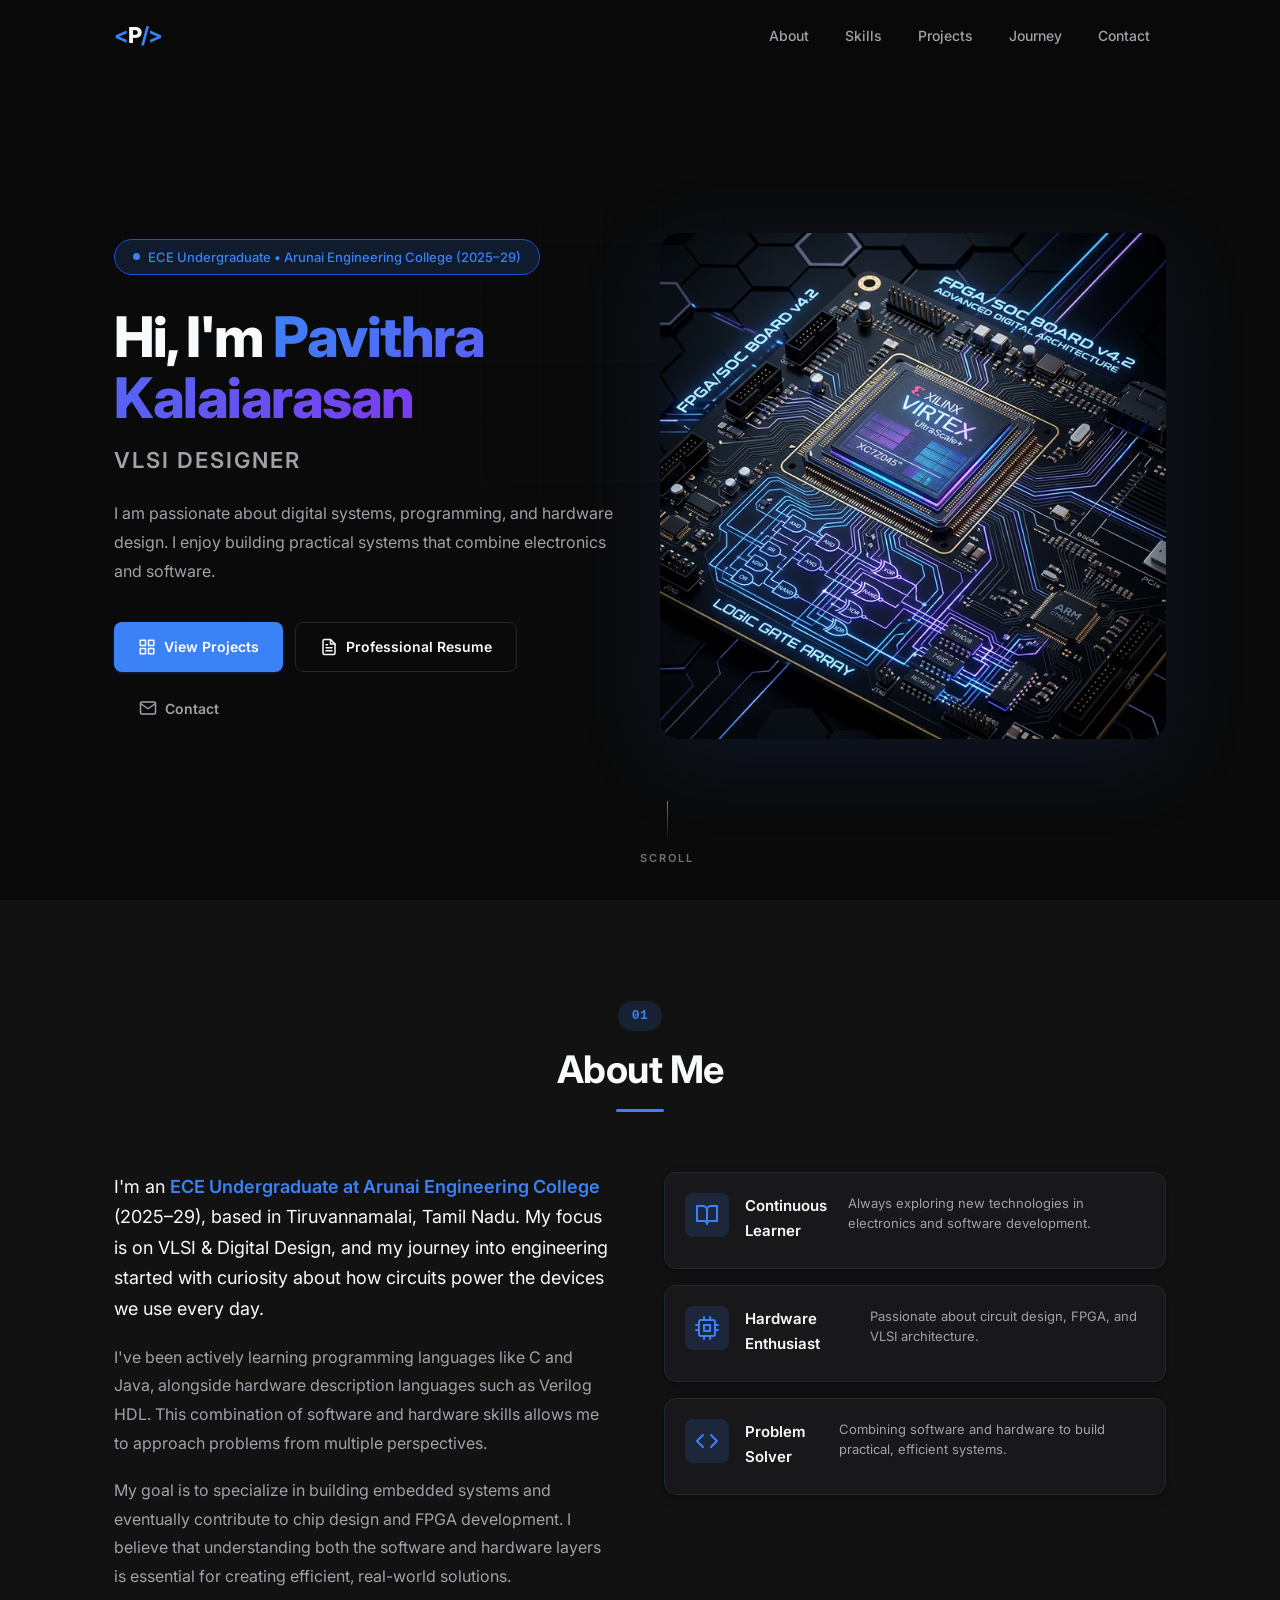
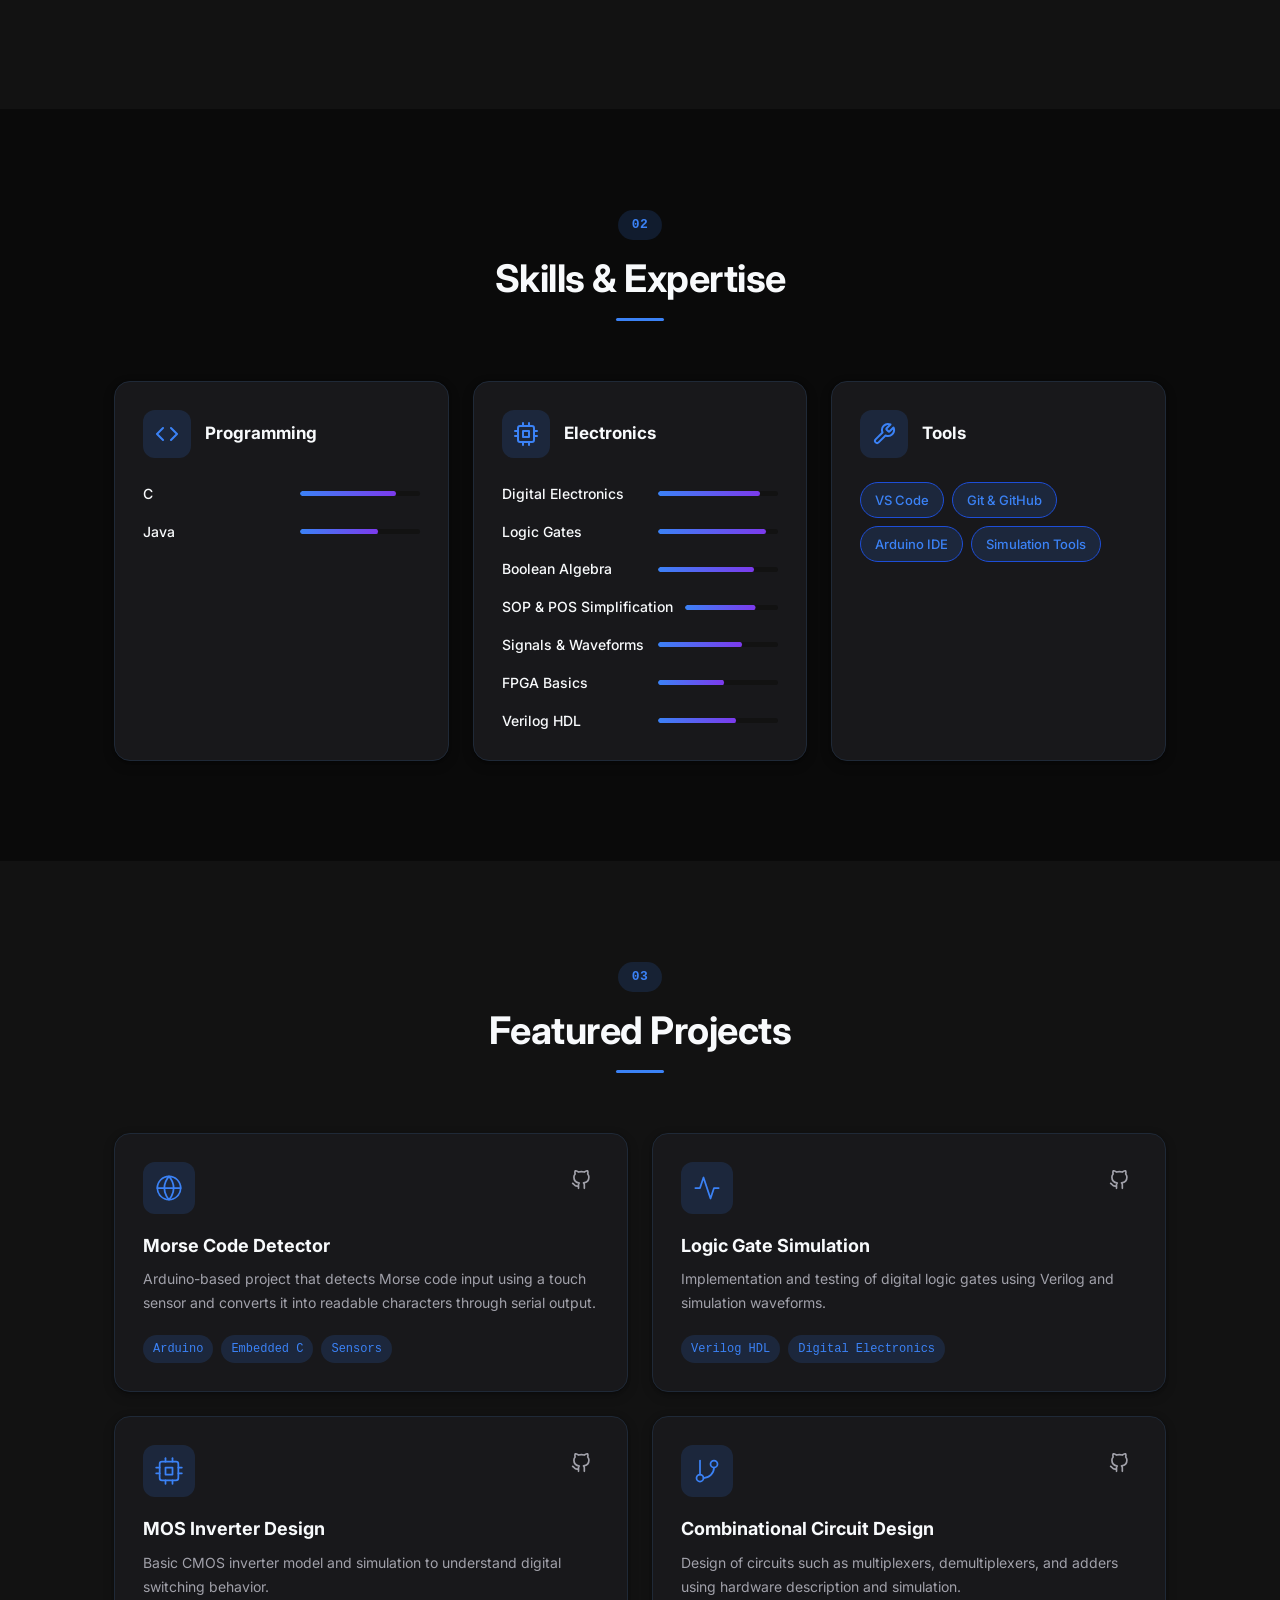
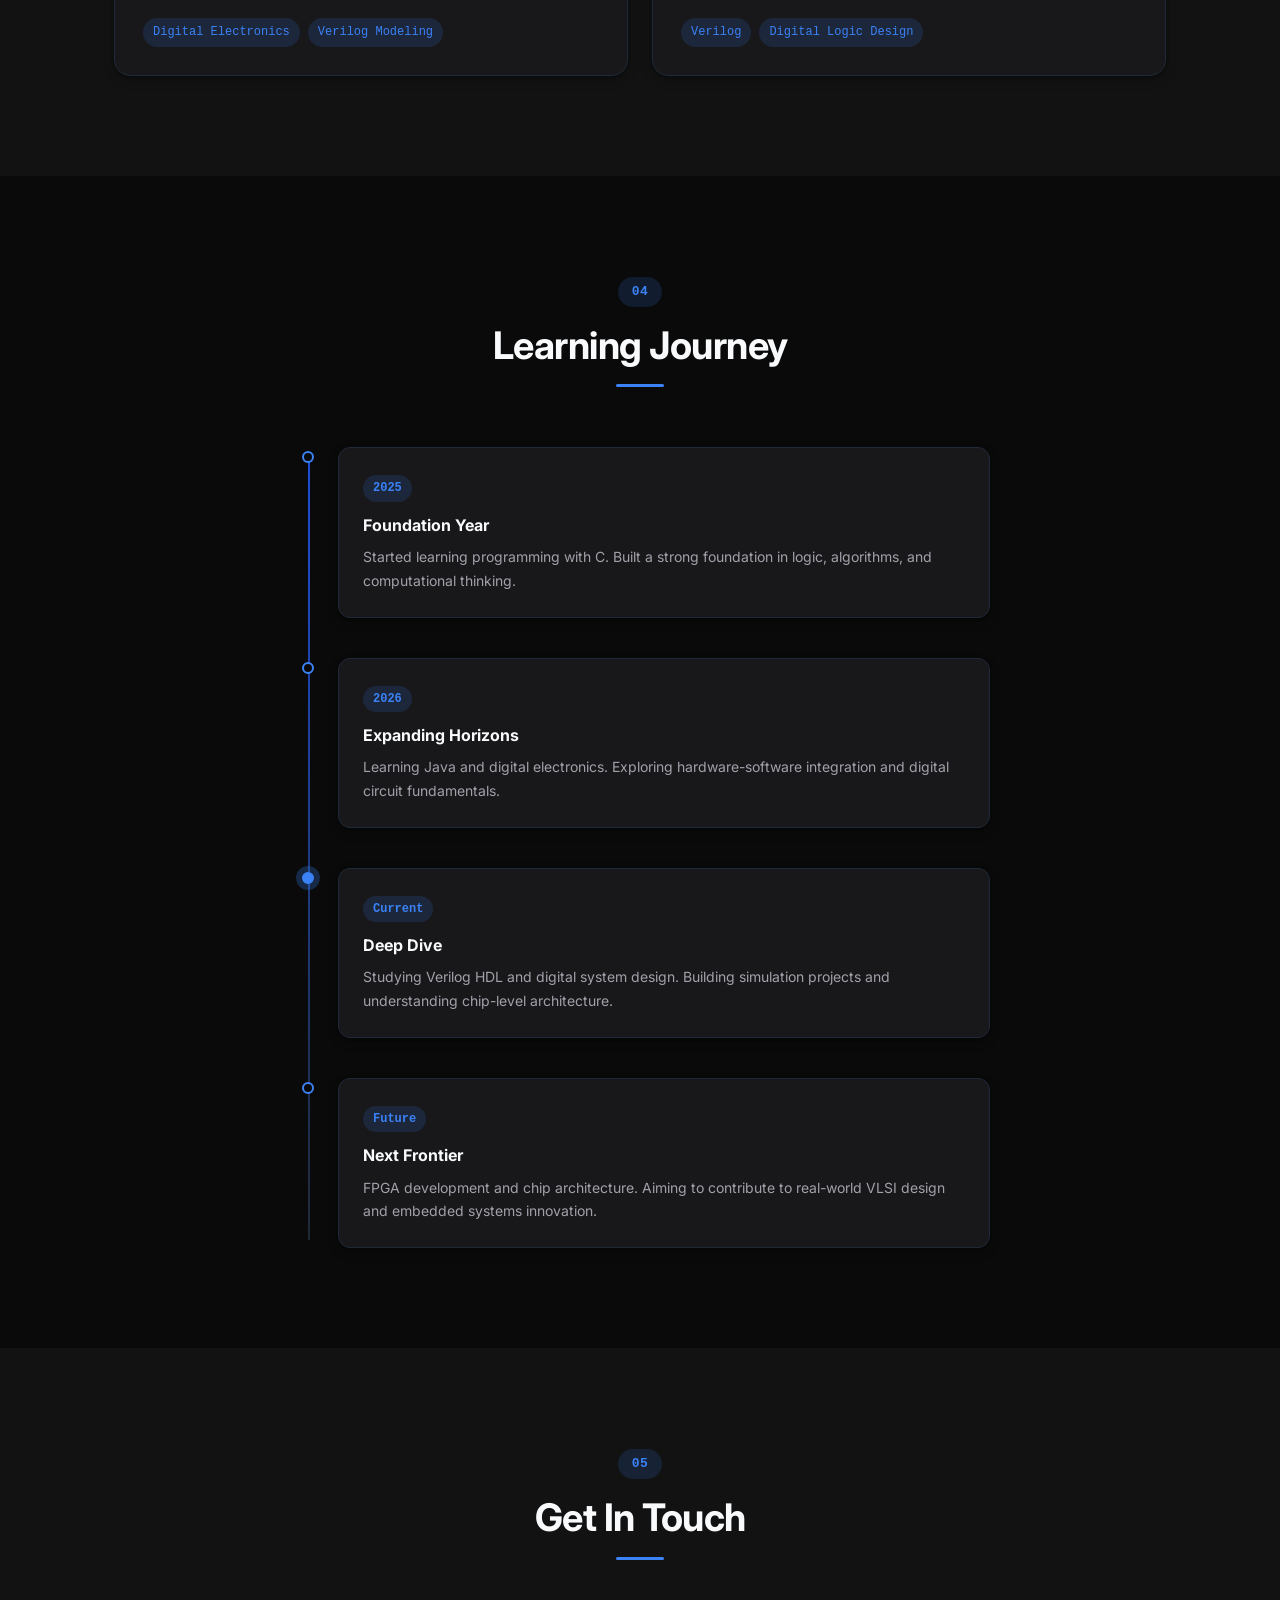
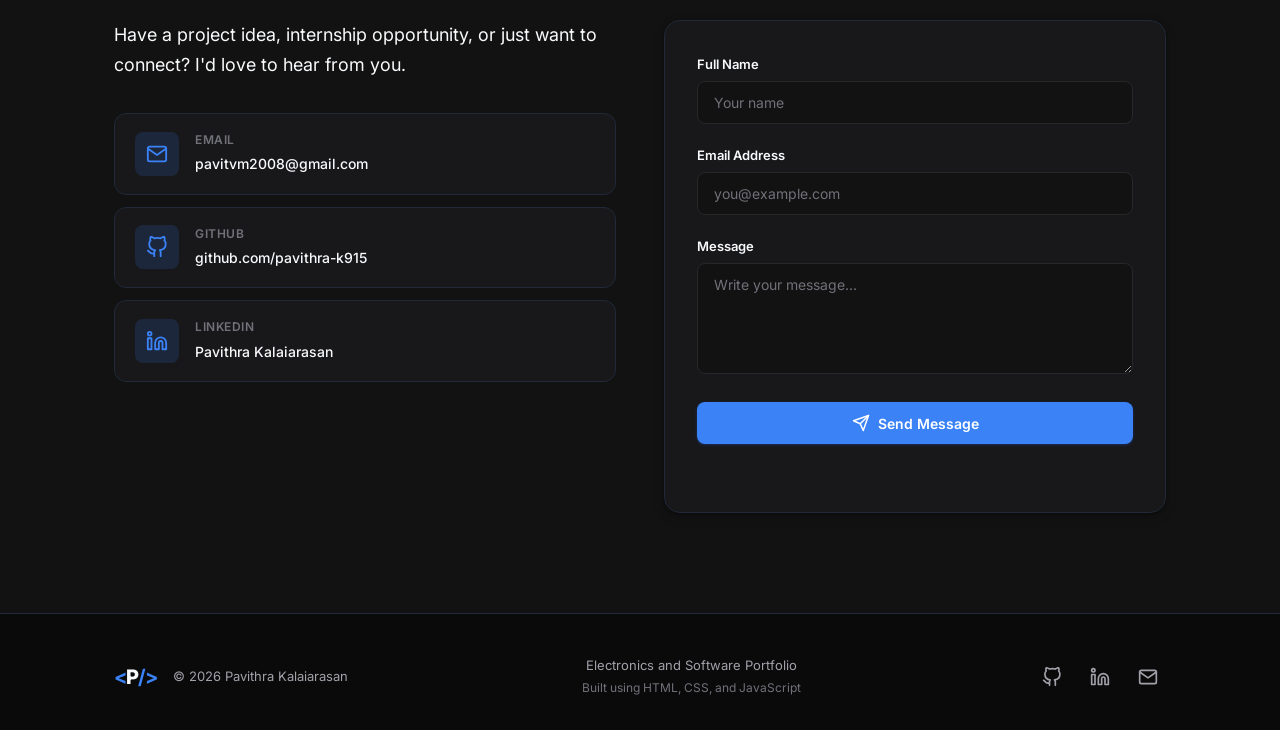
==== commit 1e776164: "updated portfolio design" ====
--- a/index.html
+++ b/index.html
@@ -70,7 +70,7 @@
         </div>
       </div>
       <div class="hero-image">
-        <img src="digital-electronics.png" alt="Digital electronics circuit board illustration with IC chip, logic gates, and FPGA patterns" loading="eager">
+        <img src="dark-digital-electronics.png" alt="Dark themed digital electronics circuit board illustration with IC chip, logic gates, and FPGA patterns" loading="eager">
       </div>
     </div>
     <div class="hero-scroll-indicator" aria-hidden="true">
@@ -96,7 +96,7 @@
             power the devices we use every day.
           </p>
           <p>
-            I've been actively learning programming languages like C, C++, Java, and Python,
+            I've been actively learning programming languages like C and Java,
             alongside hardware description languages such as Verilog HDL.
             This combination of software and hardware skills allows me to approach problems
             from multiple perspectives.
@@ -154,10 +154,7 @@
           </div>
           <ul class="skill-list">
             <li><span class="skill-name">C</span><span class="skill-level" data-level="80"></span></li>
-            <li><span class="skill-name">C++</span><span class="skill-level" data-level="75"></span></li>
             <li><span class="skill-name">Java</span><span class="skill-level" data-level="65"></span></li>
-            <li><span class="skill-name">Python</span><span class="skill-level" data-level="70"></span></li>
-            <li><span class="skill-name">MySQL</span><span class="skill-level" data-level="60"></span></li>
           </ul>
         </div>
 
@@ -312,7 +309,7 @@
           <div class="timeline-content">
             <span class="timeline-year">2025</span>
             <h3>Foundation Year</h3>
-            <p>Started learning programming with C and Python. Built a strong foundation in logic, algorithms, and computational thinking.</p>
+            <p>Started learning programming with C. Built a strong foundation in logic, algorithms, and computational thinking.</p>
           </div>
         </div>
 
@@ -374,13 +371,13 @@
                 <span class="channel-value">pavitvm2008@gmail.com</span>
               </div>
             </a>
-            <a href="https://github.com/pavithra" target="_blank" rel="noopener noreferrer" class="contact-channel" id="contact-github">
+            <a href="https://github.com/pavithra-k915" target="_blank" rel="noopener noreferrer" class="contact-channel" id="contact-github">
               <div class="channel-icon">
                 <svg width="22" height="22" viewBox="0 0 24 24" fill="none" stroke="currentColor" stroke-width="2" stroke-linecap="round" stroke-linejoin="round"><path d="M9 19c-5 1.5-5-2.5-7-3m14 6v-3.87a3.37 3.37 0 00-.94-2.61c3.14-.35 6.44-1.54 6.44-7A5.44 5.44 0 0020 4.77 5.07 5.07 0 0019.91 1S18.73.65 16 2.48a13.38 13.38 0 00-7 0C6.27.65 5.09 1 5.09 1A5.07 5.07 0 005 4.77a5.44 5.44 0 00-1.5 3.78c0 5.42 3.3 6.61 6.44 7A3.37 3.37 0 009 18.13V22"/></svg>
               </div>
               <div class="channel-details">
                 <span class="channel-label">GitHub</span>
-                <span class="channel-value">github.com/pavithra</span>
+                <span class="channel-value">github.com/pavithra-k915</span>
               </div>
             </a>
             <a href="https://www.linkedin.com/in/pavithra-kalaiarasan-06797a360" target="_blank" rel="noopener noreferrer" class="contact-channel" id="contact-linkedin">
@@ -433,7 +430,7 @@
         <p class="footer-built">Built using HTML, CSS, and JavaScript</p>
       </div>
       <div class="footer-right">
-        <a href="https://github.com/pavithra" target="_blank" rel="noopener noreferrer" aria-label="GitHub">
+        <a href="https://github.com/pavithra-k915" target="_blank" rel="noopener noreferrer" aria-label="GitHub">
           <svg width="20" height="20" viewBox="0 0 24 24" fill="none" stroke="currentColor" stroke-width="2" stroke-linecap="round" stroke-linejoin="round"><path d="M9 19c-5 1.5-5-2.5-7-3m14 6v-3.87a3.37 3.37 0 00-.94-2.61c3.14-.35 6.44-1.54 6.44-7A5.44 5.44 0 0020 4.77 5.07 5.07 0 0019.91 1S18.73.65 16 2.48a13.38 13.38 0 00-7 0C6.27.65 5.09 1 5.09 1A5.07 5.07 0 005 4.77a5.44 5.44 0 00-1.5 3.78c0 5.42 3.3 6.61 6.44 7A3.37 3.37 0 009 18.13V22"/></svg>
         </a>
         <a href="https://www.linkedin.com/in/pavithra-kalaiarasan-06797a360" target="_blank" rel="noopener noreferrer" aria-label="LinkedIn">
--- a/style.css
+++ b/style.css
@@ -6,30 +6,30 @@
 /* ── CSS Custom Properties ── */
 :root {
   /* Colors */
-  --color-bg:         #ffffff;
-  --color-bg-alt:     #f7f8fc;
-  --color-bg-card:    #ffffff;
-  --color-text:       #1a1a2e;
-  --color-text-muted: #6b7280;
-  --color-text-light: #9ca3af;
-  --color-border:     #e5e7eb;
-  --color-border-light: #f0f1f5;
+  --color-bg:         #0a0a0a;
+  --color-bg-alt:     #121212;
+  --color-bg-card:    #18181b;
+  --color-text:       #f8fafc;
+  --color-text-muted: #a1a1aa;
+  --color-text-light: #71717a;
+  --color-border:     #27272a;
+  --color-border-light: #1f2937;
 
   /* Blue accent palette */
-  --color-accent:       #2563eb;
-  --color-accent-hover: #1d4ed8;
-  --color-accent-light: #dbeafe;
-  --color-accent-subtle:#eff6ff;
-  --color-accent-glow:  rgba(37, 99, 235, 0.12);
+  --color-accent:       #3b82f6;
+  --color-accent-hover: #60a5fa;
+  --color-accent-light: #1d4ed8;
+  --color-accent-subtle: rgba(59, 130, 246, 0.15);
+  --color-accent-glow:  rgba(59, 130, 246, 0.25);
 
   /* Shadows */
-  --shadow-xs:  0 1px 2px rgba(0,0,0,0.04);
-  --shadow-sm:  0 1px 3px rgba(0,0,0,0.06), 0 1px 2px rgba(0,0,0,0.04);
-  --shadow-md:  0 4px 6px -1px rgba(0,0,0,0.06), 0 2px 4px -2px rgba(0,0,0,0.04);
-  --shadow-lg:  0 10px 15px -3px rgba(0,0,0,0.06), 0 4px 6px -4px rgba(0,0,0,0.04);
-  --shadow-xl:  0 20px 25px -5px rgba(0,0,0,0.06), 0 8px 10px -6px rgba(0,0,0,0.04);
-  --shadow-card: 0 1px 3px rgba(0,0,0,0.04), 0 4px 12px rgba(0,0,0,0.03);
-  --shadow-card-hover: 0 8px 30px rgba(0,0,0,0.08);
+  --shadow-xs:  0 1px 2px rgba(0,0,0,0.3);
+  --shadow-sm:  0 1px 3px rgba(0,0,0,0.4), 0 1px 2px rgba(0,0,0,0.2);
+  --shadow-md:  0 4px 6px -1px rgba(0,0,0,0.4), 0 2px 4px -2px rgba(0,0,0,0.2);
+  --shadow-lg:  0 10px 15px -3px rgba(0,0,0,0.5), 0 4px 6px -4px rgba(0,0,0,0.3);
+  --shadow-xl:  0 20px 25px -5px rgba(0,0,0,0.6), 0 8px 10px -6px rgba(0,0,0,0.4);
+  --shadow-card: 0 1px 3px rgba(0,0,0,0.3), 0 4px 12px rgba(0,0,0,0.2);
+  --shadow-card-hover: 0 8px 30px rgba(59, 130, 246, 0.15);
 
   /* Typography */
   --font-family: 'Inter', -apple-system, BlinkMacSystemFont, 'Segoe UI', sans-serif;
@@ -200,7 +200,7 @@
   right: 0;
   z-index: 1000;
   height: var(--header-height);
-  background: rgba(255, 255, 255, 0.85);
+  background: rgba(10, 10, 10, 0.85);
   backdrop-filter: blur(16px);
   -webkit-backdrop-filter: blur(16px);
   border-bottom: 1px solid transparent;
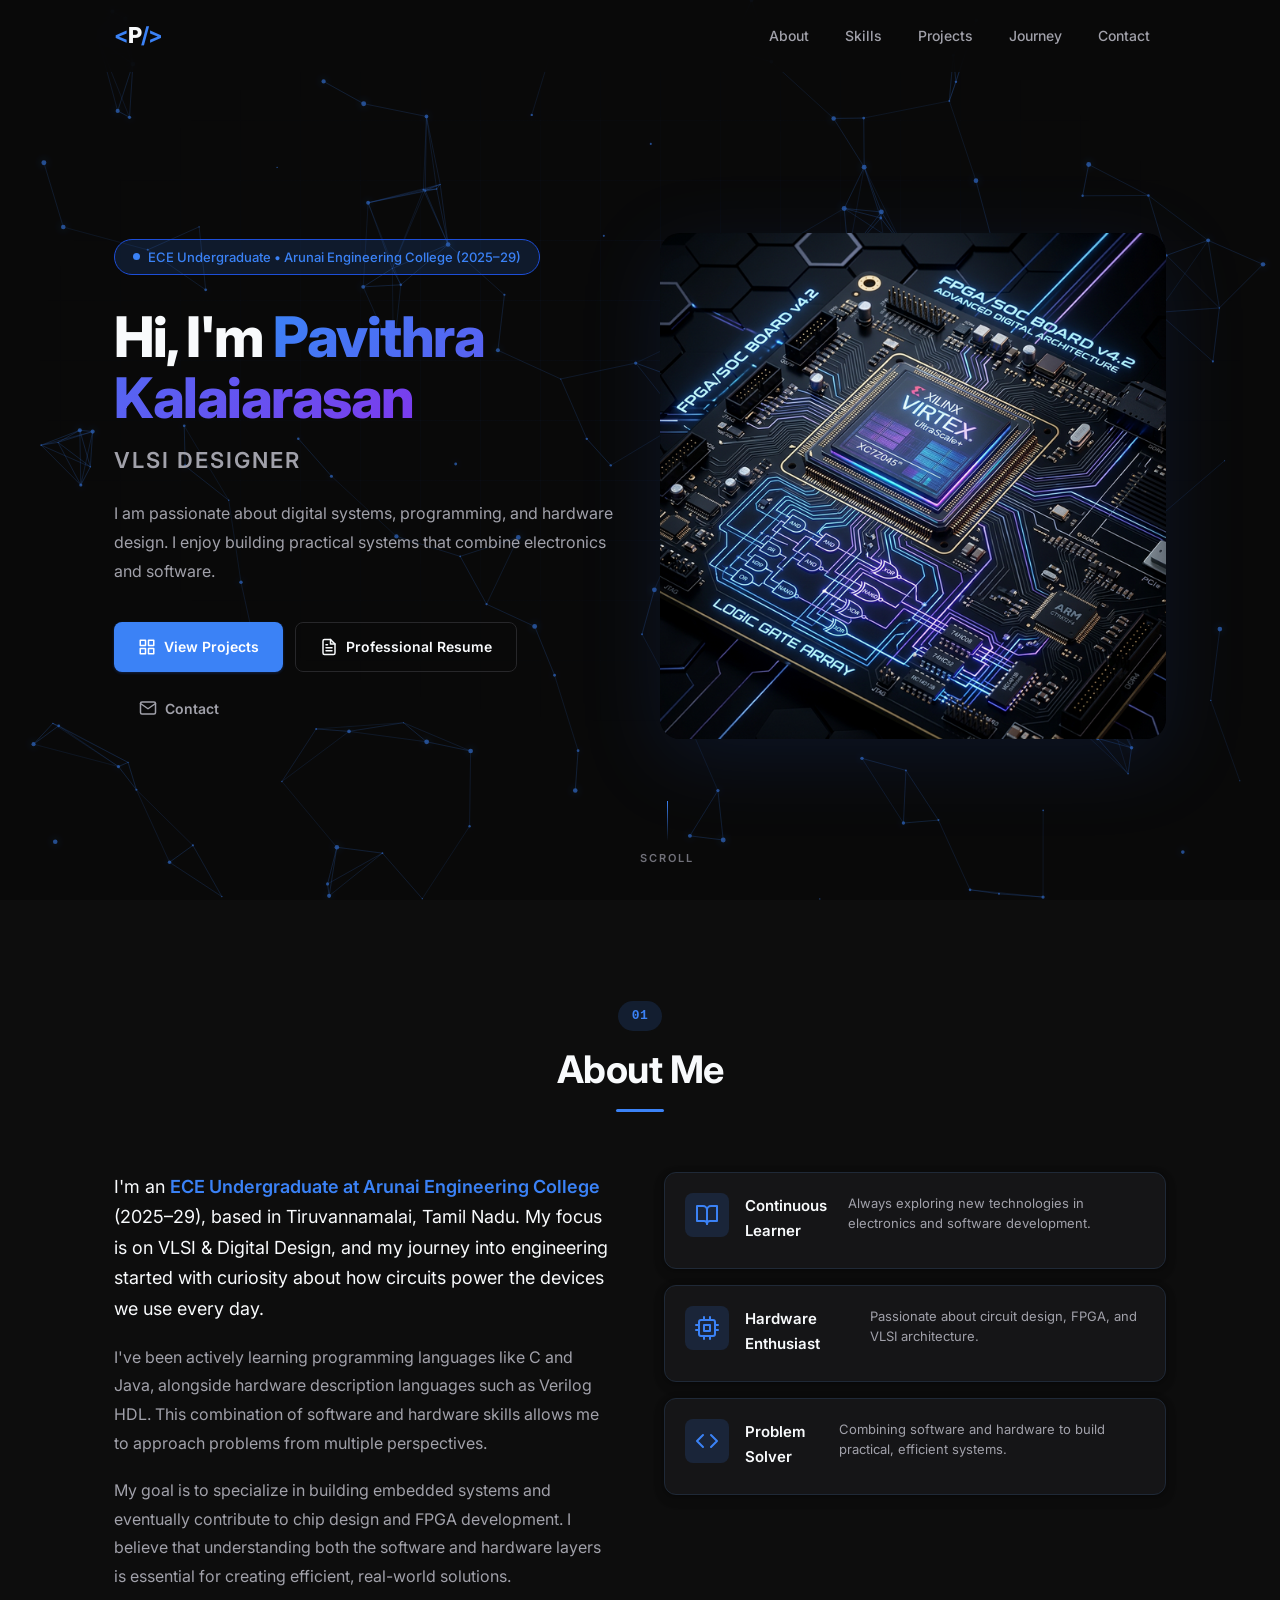
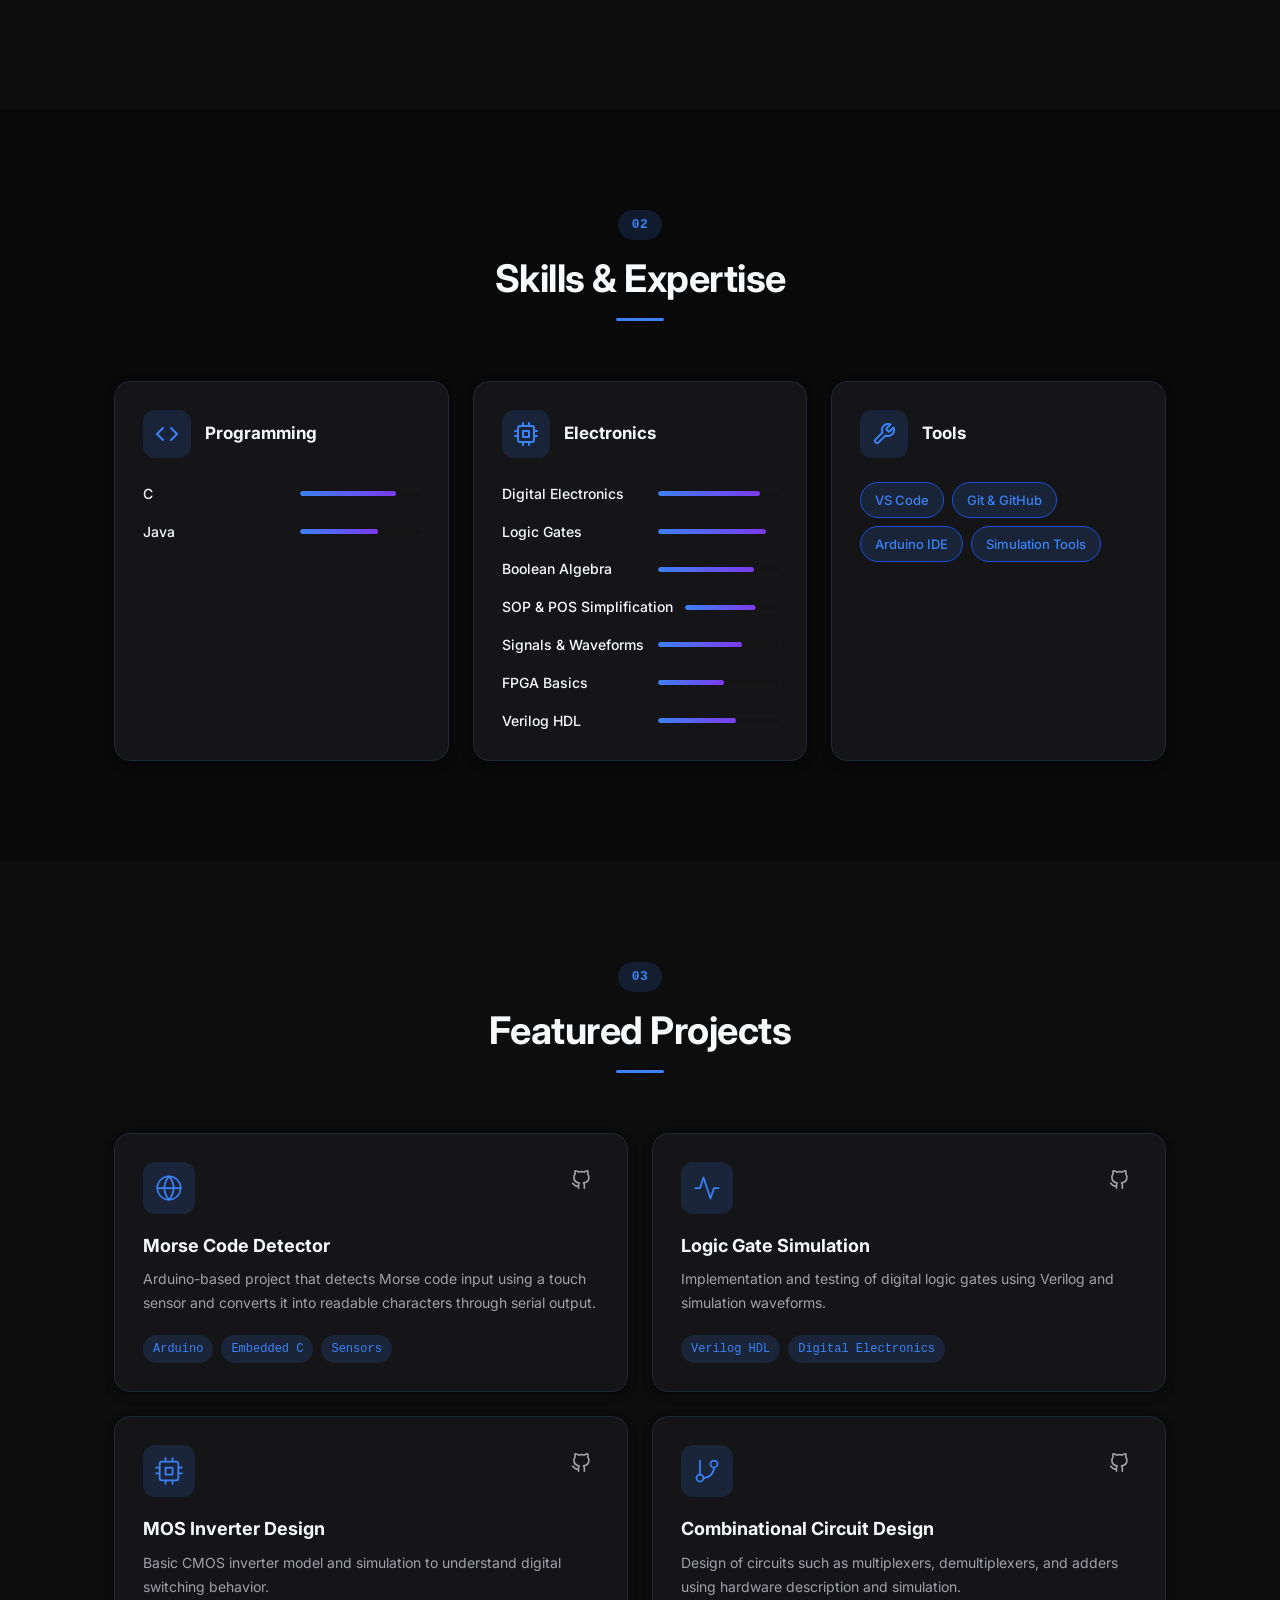
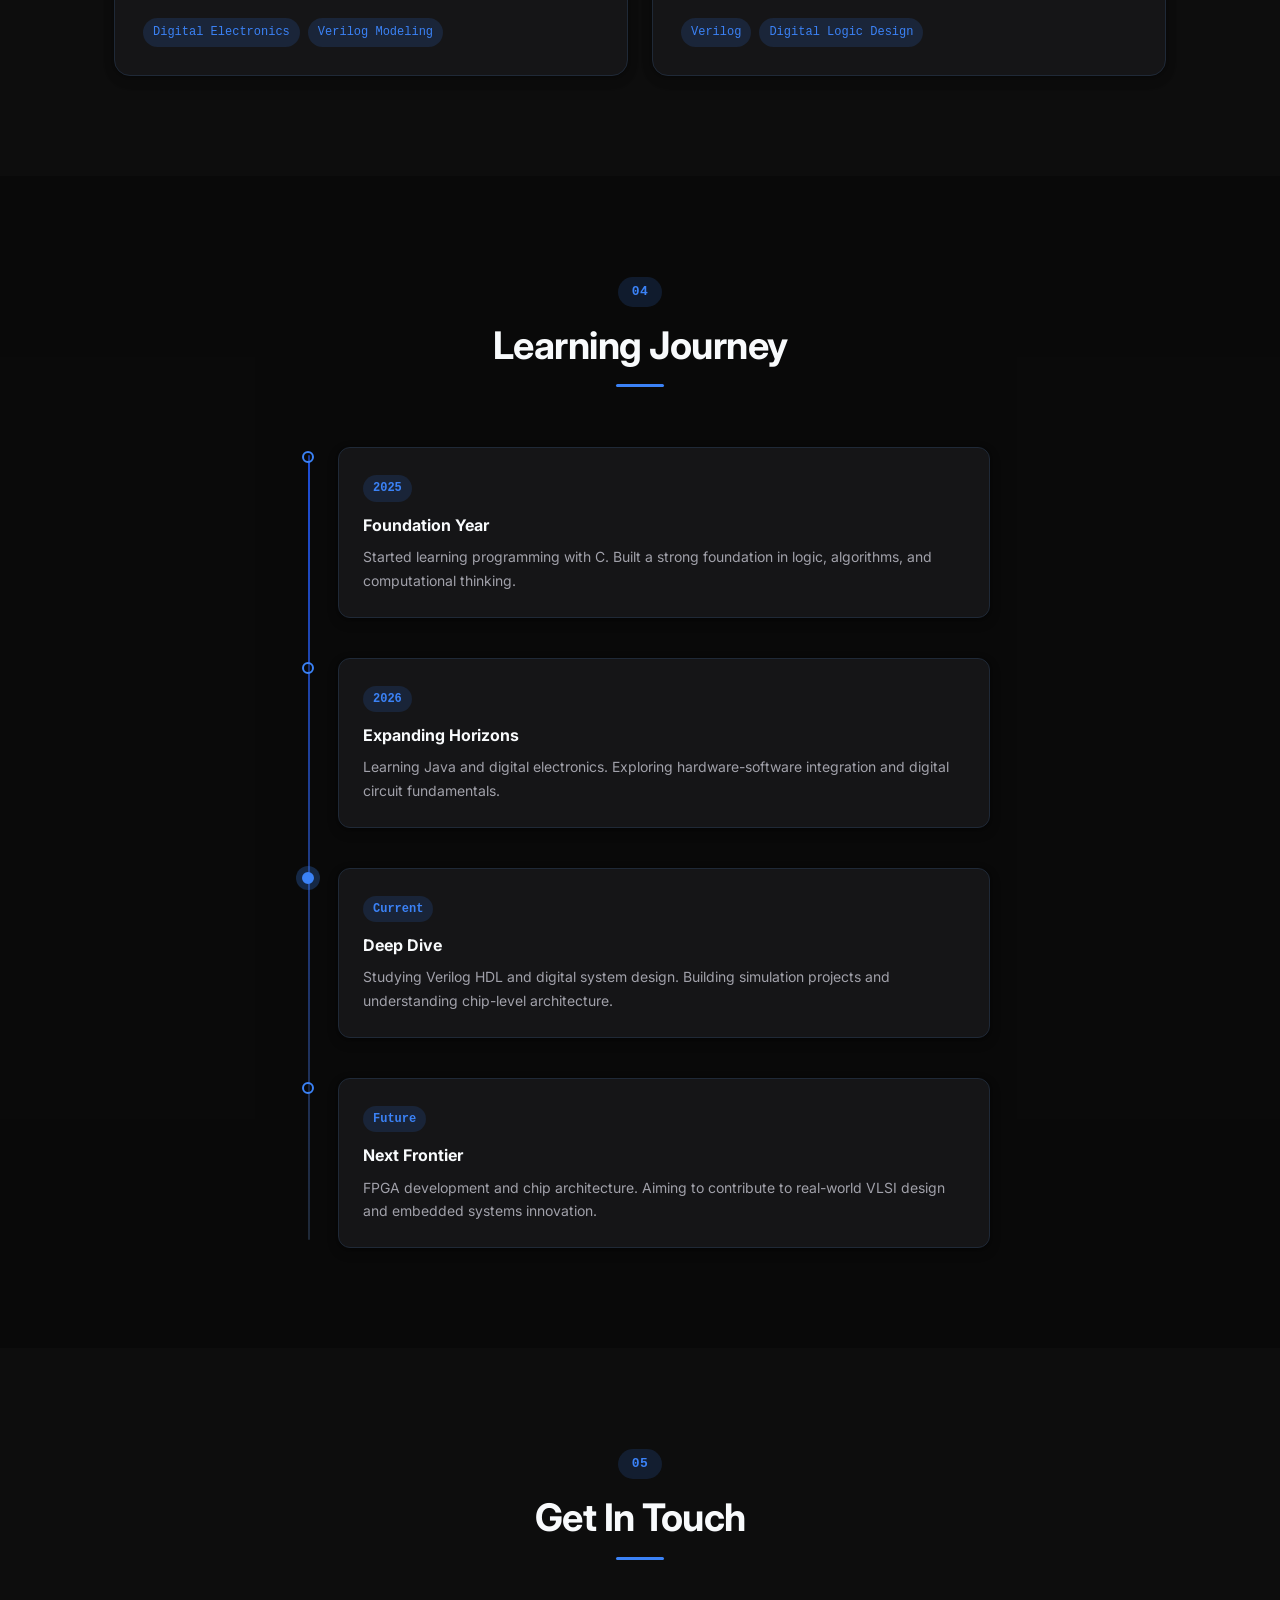
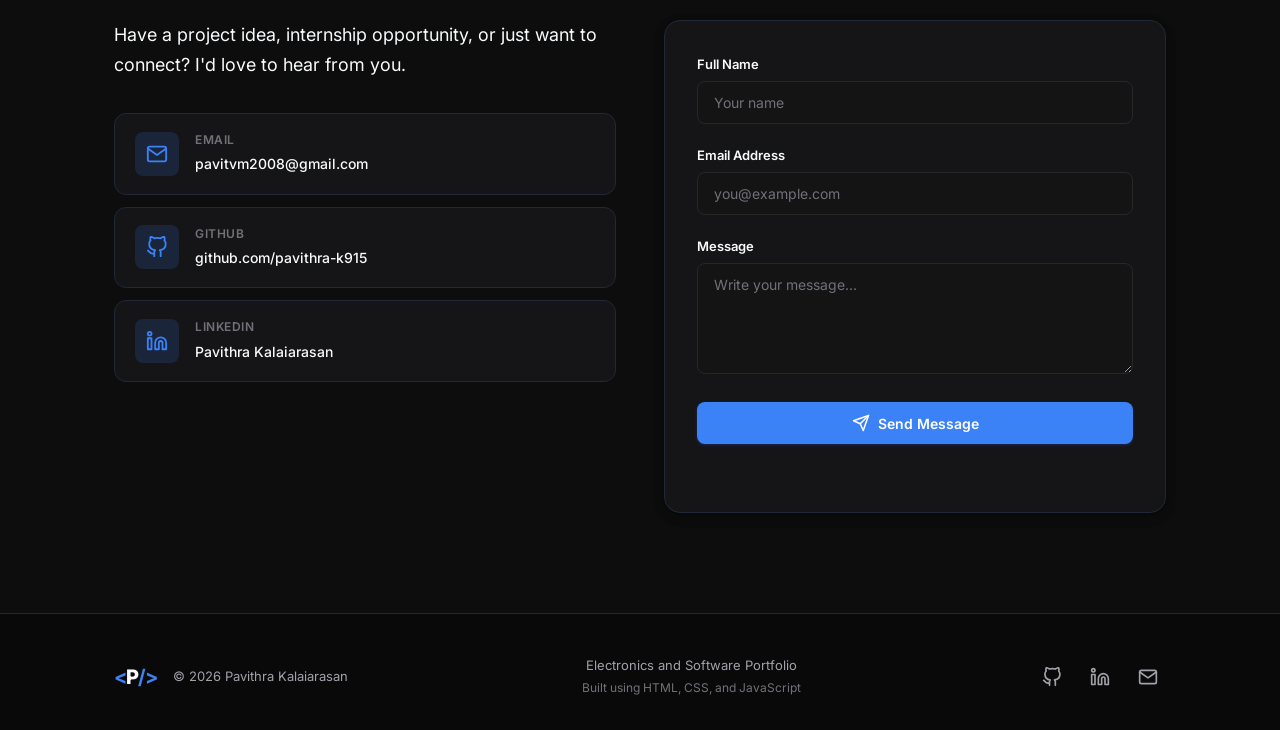
==== commit f88b88da: "Updated portfolio content and design" ====
--- a/index.html
+++ b/index.html
@@ -13,6 +13,9 @@
   <link rel="stylesheet" href="style.css">
 </head>
 <body>
+
+  <!-- ===================== BACKGROUND CANVAS ===================== -->
+  <canvas id="canvas-bg" aria-hidden="true"></canvas>
 
   <!-- ===================== HEADER & NAV ===================== -->
   <header id="site-header">
--- a/style.css
+++ b/style.css
@@ -6,9 +6,9 @@
 /* ── CSS Custom Properties ── */
 :root {
   /* Colors */
-  --color-bg:         #0a0a0a;
-  --color-bg-alt:     #121212;
-  --color-bg-card:    #18181b;
+  --color-bg:         rgba(10, 10, 10, 0.3);
+  --color-bg-alt:     rgba(18, 18, 18, 0.4);
+  --color-bg-card:    rgba(24, 24, 27, 0.85);
   --color-text:       #f8fafc;
   --color-text-muted: #a1a1aa;
   --color-text-light: #71717a;
@@ -77,8 +77,18 @@
   font-size: 16px;
   line-height: 1.7;
   color: var(--color-text);
-  background-color: var(--color-bg);
+  background-color: #0a0a0a;
   overflow-x: hidden;
+}
+
+#canvas-bg {
+  position: fixed;
+  top: 0;
+  left: 0;
+  width: 100vw;
+  height: 100vh;
+  z-index: -1;
+  pointer-events: none;
 }
 
 img { max-width: 100%; display: block; }
